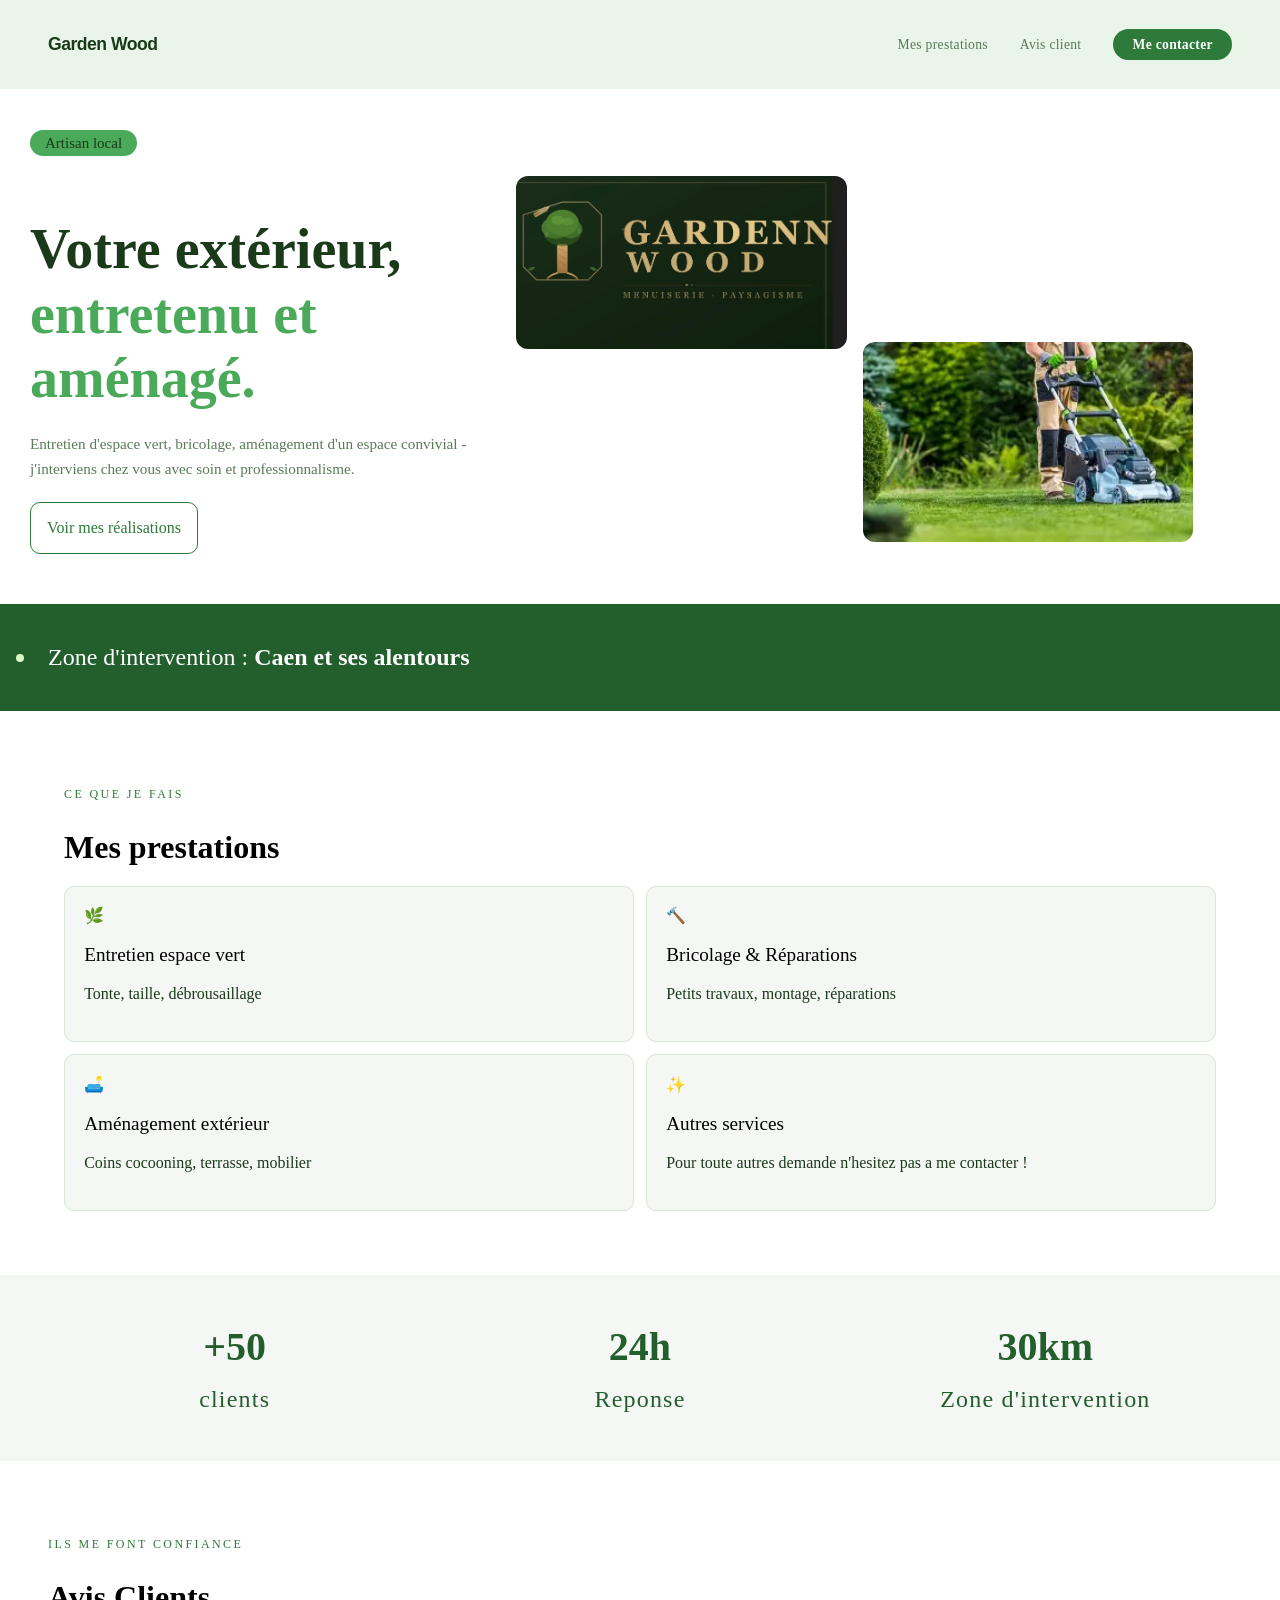
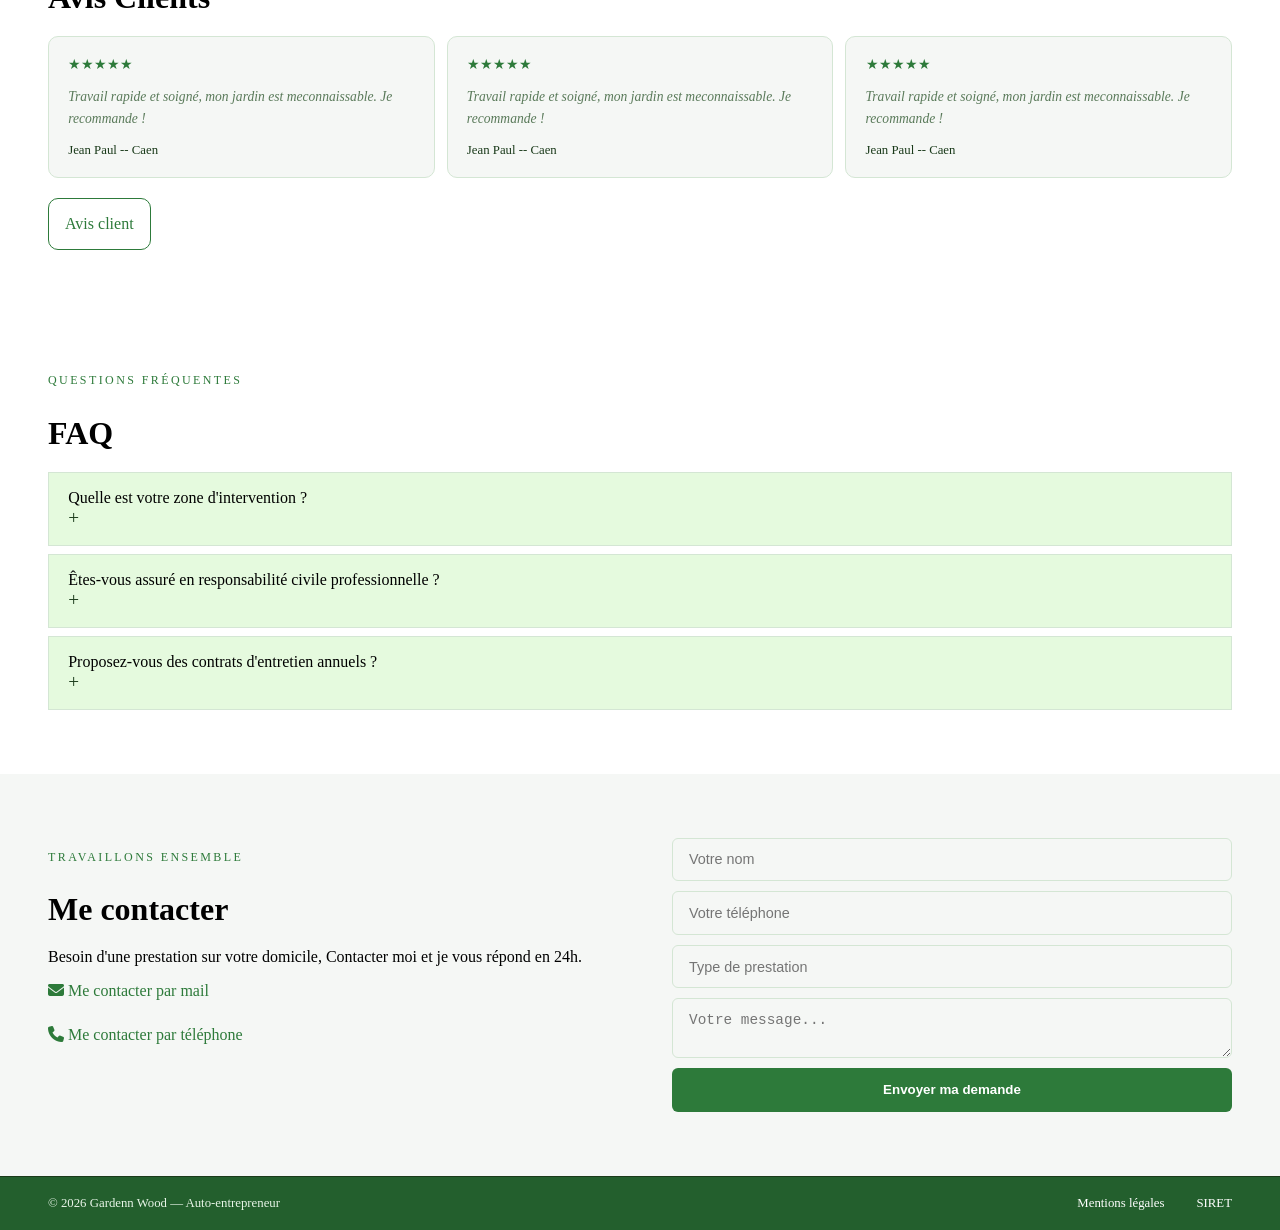
==== index.html @ 3278b168 "premier commit" ====
<!DOCTYPE html>
<html lang="fr">
<head>
<meta charset="UTF-8">
<meta name="viewport" content="width=device-width, initial-scale=1.0">
<title>Site Pierre</title>
<link href="ressource/style.css" rel="stylesheet">
<script src="ressource/script.js"></script>
<link rel="stylesheet" href="https://cdnjs.cloudflare.com/ajax/libs/font-awesome/6.5.0/css/all.min.css">
</head>
<body>
    <nav>
        <a href="#" class="nav-logo">Garden Wood</a>
        <button class="burger" id="burger">
            <span></span>
            <span></span>
            <span></span>
        </button>
        <ul class="nav-links">
            <li><a href="#services">Mes prestations</a></li>
            <li><a href="#temoignages">Avis client</a></li>
            <li><a href="#contact" class="nav-cta">Me contacter</a></li>
        </ul>
    </nav>

    <section class="hero">
        <div class="hero-inner">
            <div class="hero-content">
                <div class="hero-tag">
                    Artisan local
                </div>
                <h1>Votre extérieur,<br>
                    <span class="hero-accent">entretenu et aménagé.</span>
                </h1>
                <p>
                    Entretien d'espace vert, bricolage, aménagement d'un espace convivial - j'interviens chez vous avec soin et professionnalisme.
                </p>
                <div class="hero-btns">
                    <a class="btn-ghost">Voir mes réalisations</a>
                </div>
            </div>
            <div class="hero-image">
                <img src="ressource/image/logo_gardenwood.JPEG" class="hero-img-1" alt="logo">
                <img src="ressource/image/image_zone_hero.webp" class="hero-img-2" alt="imagezonehero">
            </div>
        </div>
    </section>

    <div class="zone-bar">
        <span class="zone-dot"></span>
        <p> Zone d'intervention : <strong>Caen et ses alentours</strong></p>
    </div>

    <section class="services" id="services">
        <p class="section-label">CE QUE JE FAIS</p>
        <h2>Mes prestations</h2>
        <div class="services-grid">

            <div class="scard">
                <div class="scard-icon">🌿</div>
                <h3>Entretien espace vert</h3>
                <p>Tonte, taille, débrousaillage</p>
            </div>

            <div class="scard">
                <div class="scard-icon">🔨</div>
                <h3>Bricolage & Réparations</h3>
                <p>Petits travaux, montage, réparations</p>
            </div>

            <div class="scard">
                <div class="scard-icon">🛋️</div>
                <h3>Aménagement extérieur</h3>
                <p>Coins cocooning, terrasse, mobilier</p>
            </div>
            <div class="scard">
                <div class="scard-icon">✨</div>
                <h3>Autres services</h3>
                <p>Pour toute autres demande n'hesitez pas a me contacter !</p>
            </div>
        </div>
    </section>


    <div class="stats">
        <div class="stat">
            <span class="stat-num">+50</span>
            <span class="stat-lbl">clients</span>
        </div>
        <div class="stat">
            <span class="stat-num">24h</span>
            <span class="stat-lbl">Reponse</span>
        </div>
        <div class="stat">
            <span class="stat-num">30km</span>
            <span class="stat-lbl">Zone d'intervention</span>
        </div>
    </div>

    <section class="temoignages" id="temoignages">
        <p class="section-label">Ils me font confiance</p>
        <h2>Avis Clients</h2>
        <div class="temo-grid">
            <div class="temo">
                <div class="stars">★★★★★</div>
                <p>Travail rapide et soigné, mon jardin est meconnaissable. Je recommande !</p>
                <span class="temo-author">Jean Paul -- Caen</span>
            </div>
            <div class="temo">
                <div class="stars">★★★★★</div>
                <p>Travail rapide et soigné, mon jardin est meconnaissable. Je recommande !</p>
                <span class="temo-author">Jean Paul -- Caen</span>
            </div>
            <div class="temo">
                <div class="stars">★★★★★</div>
                <p>Travail rapide et soigné, mon jardin est meconnaissable. Je recommande !</p>
                <span class="temo-author">Jean Paul -- Caen</span>
            </div>
        </div>
        <a href="page-avis.html" class="btn-ghost">Avis client</a>
    </section>

    <section class="faq">
        <p class="section-label">Questions fréquentes</p>
        <h2>FAQ</h2>
        <div class="faq-list">
            <div class="faq-item">
                <span>Quelle est votre zone d'intervention ?</span>
                <span class="faq-answer">J'interviens sur plusieurs zone, notamment Caen et ses alentours</span>
                <span class="faq-arrow">+</span>
            </div>
            <div class="faq-item">
                <span>Êtes-vous assuré en responsabilité civile professionnelle ?</span>
                <span class="faq-answer">Oui totalement, je suis assuré pour toute les situations</span>
                <span class="faq-arrow">+</span>
            </div>
            <div class="faq-item">
                <span>Proposez-vous des contrats d'entretien annuels ?</span>
                <span class="faq-answer">Evidemment, et les formules peuvent être adapté en fonction des périodes de l'année</span>
                <span class="faq-arrow">+</span>
            </div>
        </div>
    </section>


    <section class="contact" id="contact">
        <div class="inner-contact">
            <div class="contact-info">
                <p class="section-label">Travaillons ensemble</p>
                <h2>Me contacter</h2>
                <p>Besoin d'une prestation sur votre domicile, Contacter moi et je vous répond en 24h.</p>
                <a href="mailto:lamiraultc@email.com" class="contact-link">
                    <i class="fa-solid fa-envelope"></i> Me contacter par mail
                </a><br>
                <a href="tel:+33762190518" class="contact-link">
                    <i class="fa-solid fa-phone"></i> Me contacter par téléphone
                </a>
            </div>
            <div class="contact-form">
                <input type="text" placeholder="Votre nom">
                <input type="tel" placeholder="Votre téléphone">
                <input type="text" placeholder="Type de prestation">
                <textarea placeholder="Votre message..."></textarea>
                <button>Envoyer ma demande</button>
            </div>
        </div>
    </section>

</body>
<footer class="footer">
    <span>© 2026 Gardenn Wood — Auto-entrepreneur</span>
    <div class="footer-links">
        <a href="#">Mentions légales</a>
        <a href="#">SIRET</a>
    </div>
</footer>
---- ressource/style.css ----
:root {
    --bg:           #ffffff;
    --bg2:          #f5f7f5;
    --card:         #ffffff;
    --border:       #d4e6d4;
    --accent:       #2d7a3a;
    --accent2:      #235f2d;
    --accent3:      #e8f5e8;
    --text:         #1a2e1a;
    --muted:        #5a7a5a;
    --muted2:       #8aaa8a;
    --green-forest: #1a3a1a;
    --green-mid:    #3a8a4a;
    --green-neon:   #4aaa5a;
}



body {
    background-color: white;
    margin: 0;
    padding: 0;
}

h2 {
    font-size: 2rem;
    margin-bottom: 20px;
    color: black;
}

/* NAV */
nav {
    position: fixed;
    top: 0; left: 0; right: 0;
    z-index: 50;
    display: flex;
    align-items: center;
    justify-content: space-between;
    padding: 1.2rem 3rem;
    background:var(--accent3);
    backdrop-filter: blur(20px);
    border-bottom: 1px solid var(--accent3);
}

.nav-logo {
    font-family: 'Syne', sans-serif;
    font-weight: 800;
    font-size: 1.1rem;
    color: var(--green-forest);
    letter-spacing: -0.5px;
    text-decoration: none;
}

.burger {display: none;}

.nav-links { display: flex; gap: 2rem; list-style: none; }
.nav-links a {
    color: var(--muted);
    text-decoration: none;
    font-size: 0.85rem;
    font-weight: 500;
    transition: color 0.2s;
    letter-spacing: 0.3px;
}
.nav-links a:hover { color: var(--accent); }

.nav-cta {
    background: var(--accent);
    color: var(--bg) !important;
    padding: 0.5rem 1.2rem;
    border-radius: 100px;
    font-weight: 600 !important;
    font-size: 0.85rem;
    transition: all 0.2s !important;
}
.nav-cta:hover { background: var(--accent2) !important; transform: translateY(-1px); }


/* Zone hero */

.hero {
    background-color: var(--bg);
    padding : 50px 30px;
    padding-top: 130px;
    position: relative;
    overflow: hidden;
}

.hero-inner {
    display: flex;
    align-items: center;
    justify-content: space-between;
    gap: 2rem;
}

.hero-content {flex: 1;}

.hero-image {
    display: flex;
    gap: 1rem;
    align-items: center;
}

.hero-img-1 {
    width: 45%;
    border-radius: 12px;
    max-height: 200px;
    object-fit: contain;
    margin-top: -160px;
}


.hero-img-2 {
    width: 45%;
    border-radius: 12px;
    height: 200px;
    object-fit: cover;
    margin-top: 200px;
}


.hero-tag {
    background-color: var(--green-neon);
    color: var(--green-forest);
    padding: 0.3em 1em;
    border-radius: 100px;
    font-size: 15px;
    display: inline-flex;
    margin-bottom: 1em;
}

.hero h1 {
    font-size: 3.5rem;
    color: var(--green-forest);
    margin-bottom: 20px;
    line-height: 1.15;
}

.hero-accent {
    color: var(--green-neon);
}

.hero p {
    color: var(--muted);
    font-size: 0.95rem;
    line-height: 1.7;
    max-width: 480px;
    margin-bottom: 20px;
}

.hero-btns {
    display: flex;
    gap: 12px;
}

.btn-main {
    background-color: var(--accent);
    color: var(--bg);
    padding: 1rem;
    border-radius: 10px;
    font-weight: 600;;
    text-decoration: none;
}

.btn-ghost {
    color: var(--accent);
    border:1px solid var(--accent);
    padding: 1rem;
    border-radius: 10px;
}

/* Zone intervention */

.zone-bar {
    background-color: var(--accent2);
    padding: 1rem;
    display: flex;
    align-items: center;
    gap: 1;
    font-size: 0.85rem;
}

.zone-bar p {
    color: white;
    font-size: 1.5rem;
    padding-left: 1em;
}

.zone-dot {
    width: 8px;
    height: 8px;
    border-radius: 50%;
    background-color: rgb(218, 248, 194);
}


/* Mes prestations */

.services {
    padding: 4rem;
}

.section-label {
    font-size: 0.75rem;
    letter-spacing: 0.2em;
    text-transform: uppercase;
    color: var(--accent);
    margin-bottom: 10px;
}

.services h2 {
    font-size: 2rem;
    margin-bottom: 20px;
}

.services-grid {
    display: grid;
    grid-template-columns: repeat(2,1fr);
    gap: 12px;
    margin-top: 10px;
}

.scard {
    background-color: var(--bg2);
    border: 1px solid var(--border);
    border-radius: 10px;
    padding: 1.2rem;
}



.scard h3 {
    font-size: 1.2rem;
    font-weight: 500;
    margin-bottom: 10px;
}

.scard p {
    font-size: 1rem;
    color: var(--green-forest);
    line-height: 1.5;
}

/* STATS */

.stats {
    display: grid;
    grid-template-columns: repeat(3 , 1fr);
    background-color: var(--bg2);
    padding: 2rem;
}

.stat {
    text-align: center;
    padding: 1rem;
}

.stat-num {
    display: block;
    font-size: 2.5rem;
    font-weight: 700;
    color: var(--accent2);
}

.stat-lbl {
    display: block;
    font-size: 1.5rem;
    color: var(--accent2);
    letter-spacing: 0.05em;
    margin-top: 1rem;
}

/* Avis client */

.temoignages {
    padding: 4rem 3rem;
    color: var(--green-forest);
}

.temo-grid {
    display: grid;
    grid-template-columns: repeat(3, 1fr);
    gap: 12px;
    margin-top: 10px;
}

.temo {
    background-color:var(--bg2);
    border: 1px solid var(--border);
    border-radius: 10px;
    padding: 1.2rem;
}

.stars {
    color: var(--accent);
    font-size: 0.9rem;
    margin-bottom: 10px;
}

.temo p {
    font-size: 0.85rem;
    color: var(--muted);
    line-height: 1.6;
    font-style: italic;
    margin-bottom: 10px;
}

.temo-author {
    font-size: 0.8rem;
    font-weight: 500;
}

.temoignages a {
    display: inline-block;
    margin-top: 20px;
    margin-bottom: -50px;
    text-decoration: none;
}


/* FAQ */

.faq {
    padding: 4rem 3rem;
}

.faq-list {
    display: flex;
    flex-direction: column;
    gap: 8px;
    margin-top: 10px;
}

.faq-item {
    background-color: rgb(229, 250, 222);
    border: 1px solid var(--border);
    padding: 1rem 1.2rem;
    display: flex;
    justify-content: space-between;
    align-items: flex-start;
    flex-direction: column;
}

.faq-arrow {
    color: var(--green-forest);
    font-size: 1.2rem;
    font-weight: 300;
}

.faq-answer {display: none;}

/* CONTACT */

.contact {
    background-color: var(--bg2);
    padding: 4rem 3rem;
}

.inner-contact {
    display: flex;
    gap: 4rem;
    align-items: flex-start;
}

.contact-form {
    display: flex;
    flex-direction: column;
    gap: 10px;
    flex: 1;
}

.contact-form input, .contact-form textarea {
    background-color: transparent;
    border: 1px solid var(--border);
    border-radius: 6px;
    padding: 0.8rem 1rem;
    color: var(--text);
    font-size: 0.9rem;
}

.contact-form button {
    background-color: var(--accent);
    color: var(--bg);
    padding: 0.9rem;
    border-radius: 6px;
    font-weight: 600;
    border: none;
    cursor: pointer;
}

.contact-info {
    flex: 1;
}

.contact-link {
    color: var(--accent);
    text-decoration: none;
    display: block;
    margin-bottom: 8px;
}


/* FOOTER */

.footer {
    background-color: var(--accent2);
    border-top: 1px solid var(--green-forest);
    padding: 1.2rem 3rem;
    display: flex;
    justify-content: space-between;
    align-items: center;
}

.footer span {
    font-size: 0.8rem;
    color: var(--accent3);
}

.footer-links {
    display: flex;
    gap: 2rem;
}

.footer-links a {
    font-size: 0.8rem;
    color: var(--bg);
    text-decoration: none;
}









/* Page Avis */

.avis-header {
    background-color: var(--bg2);
    padding: 4rem 3rem;
    border-bottom: 0.5px solid var(--accent2);
    padding-top: 130px;
}

.avis-section {
    padding: 3rem 3rem;
    background-color: var(--bg);
}

.avis-grid {
    display: grid;
    grid-template-columns: repeat(4,1fr);
    gap: 16px;
    margin-top: 2rem;
}

.avis-form-section {
    background-color: var(--bg2);
    padding: 4rem 3rem;
    border-top: 1px solid var(--border);
}

.avis-form {
    display: flex;
    flex-direction: column;
    gap: 10px;
    max-width: 600px;
    margin-top: 2rem;
}

.avis-form input, .avis-form textarea, .avis-form select {
    background-color: transparent;
    border: 1px solid var(--border);
    border-radius: 6px;
    padding: 0.8rem 1rem;
    color: var(--text);
    font-size: 0.9rem;
}

.avis-form textarea {
    min-height: 150px;
    resize: vertical;
}

.avis-form button {
    background-color: var(--accent);
    color: var(--bg);
    padding: 0.9rem;
    border-radius: 6px;
    font-weight: 600;
    border: none;
    cursor: pointer;
}






/* RESPONSIVE */


@media (max-width: 768px) {

    /* NAV */
    .nav-links {
        display: none;
    }

    /* HERO */
    .hero-inner {
        flex-direction: column;
    }

    .hero-images {
        width: 100%;
    }

    .hero-img-1, .hero-img-2 {
        width: 48%;
    }

    /* SERVICES */
    .services-grid {
        grid-template-columns: 1fr;
    }

    /* STATS */
    .stats {
        grid-template-columns: repeat(2, 1fr);
    }

    /* TEMOIGNAGES */
    .temo-grid {
        grid-template-columns: 1fr;
    }

    /* CONTACT */
    .inner-contact {
        flex-direction: column;
    }

    /* FOOTER */
    .footer {
        flex-direction: column;
        gap: 1rem;
        text-align: center;
    }

    .footer-links {
        flex-direction: column;
        gap: 0.5rem;
        align-items: center;
    }

    .burger {
    display: flex;
    flex-direction: column;
    gap: 5px;
    background: none;
    border: none;
    cursor: pointer;
    padding: 4px;
    }

    .burger span {
        display: block;
        width: 25px;
        height: 2px;
        background-color: var(--accent);
        border-radius: 2px;
    }

    .nav-links.open {
        display: flex;
        flex-direction: column;
        position: absolute;
        top: 60px;
        left: 0;
        right: 0;
        background: var(--bg);
        padding: 1.5rem;
        gap: 1rem;
        border-bottom: 1px solid var(--border);
        z-index: 100;
    }

}
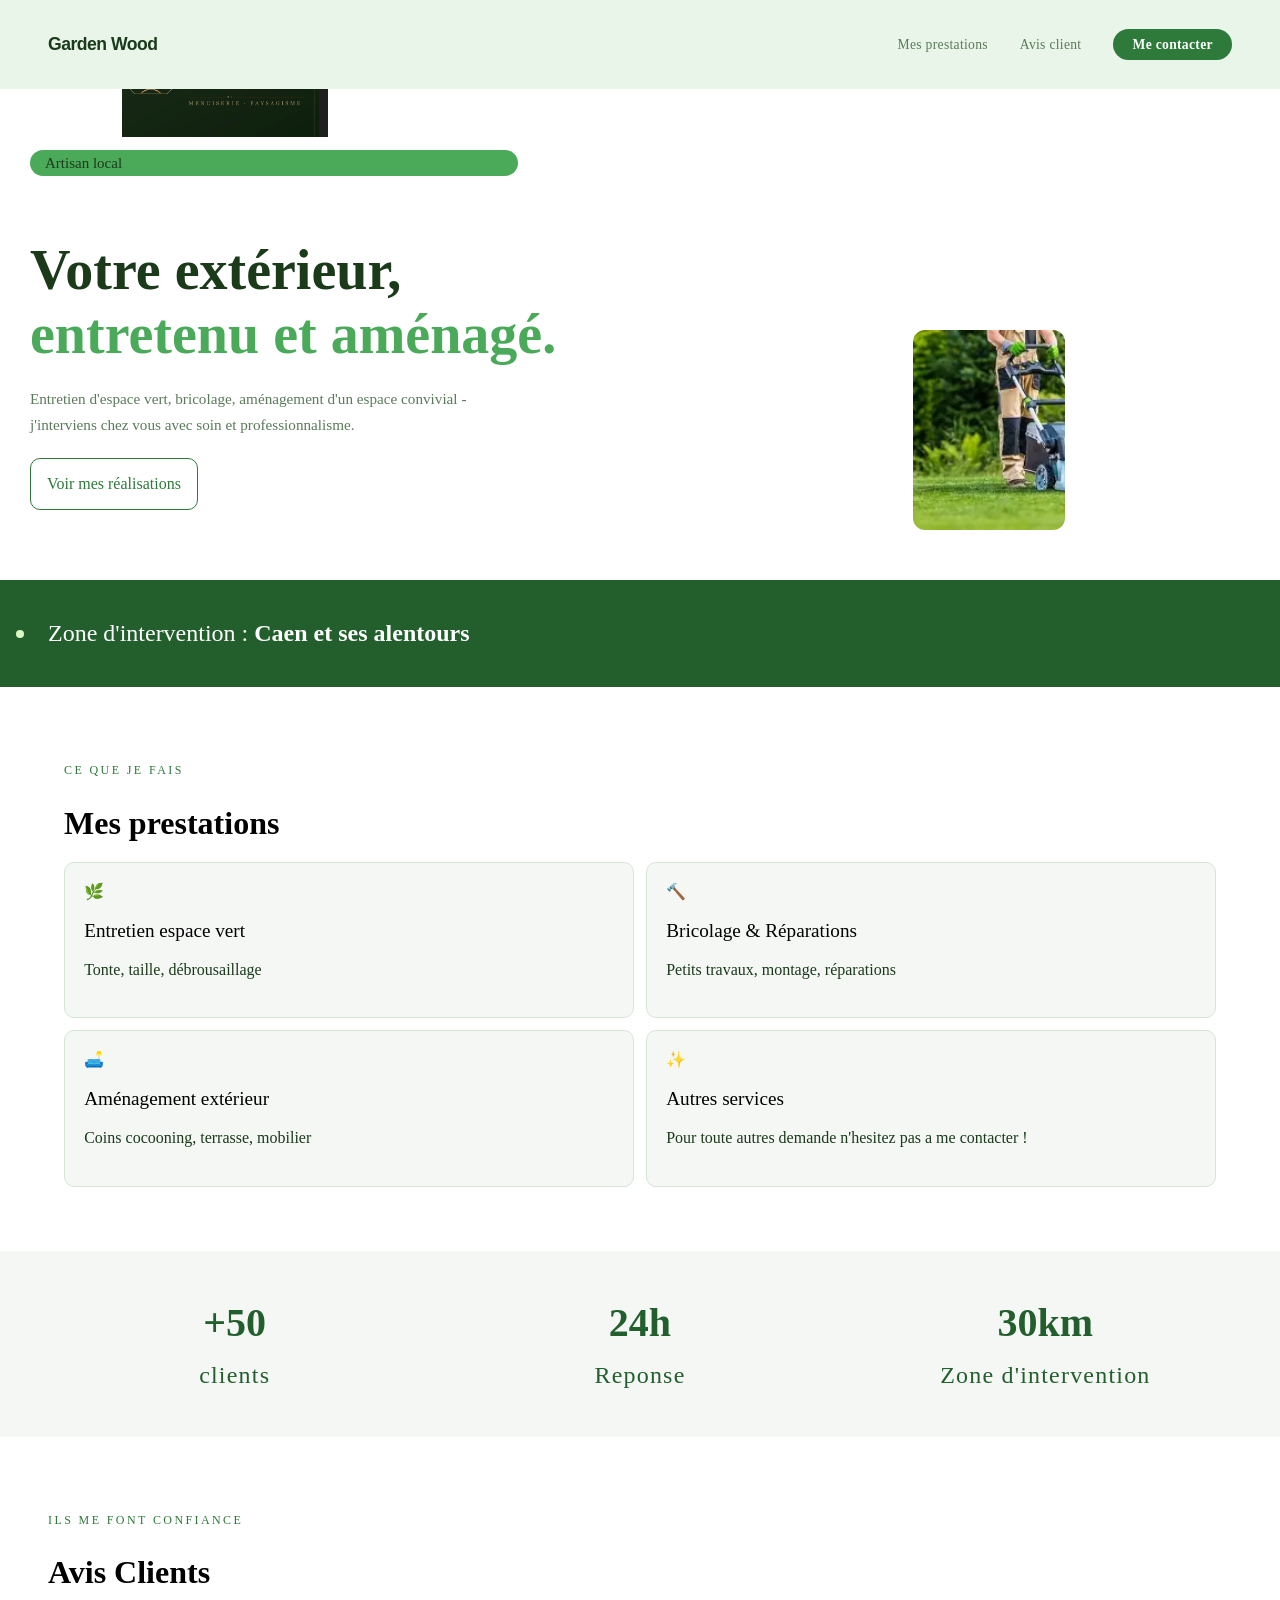
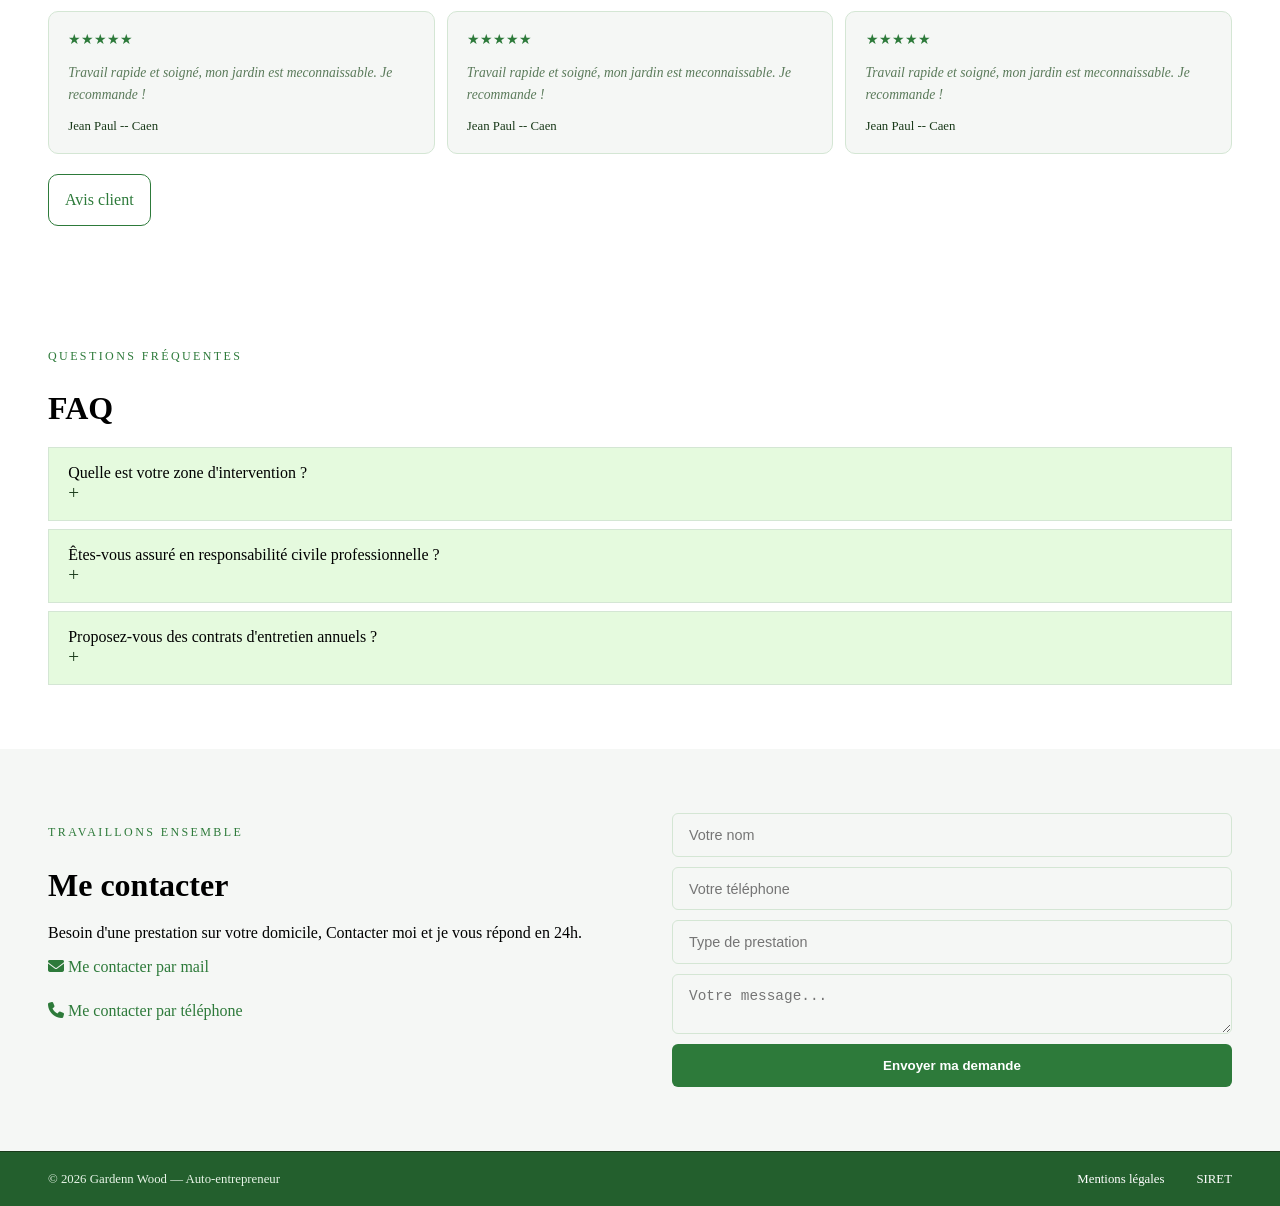
==== commit 2a22063c: "responsive image 5" ====
--- a/index.html
+++ b/index.html
@@ -3,7 +3,7 @@
 <head>
 <meta charset="UTF-8">
 <meta name="viewport" content="width=device-width, initial-scale=1.0">
-<title>Site Pierre</title>
+<title>Garden Wood</title>
 <link href="ressource/style.css" rel="stylesheet">
 <script src="ressource/script.js"></script>
 <link rel="stylesheet" href="https://cdnjs.cloudflare.com/ajax/libs/font-awesome/6.5.0/css/all.min.css">
@@ -28,6 +28,8 @@
             <div class="hero-content">
                 <div class="hero-tag">
                     Artisan local
+                    <img src="ressource/image/logo_gardenwood.JPEG" class="hero-img-1" alt="logo">
+
                 </div>
                 <h1>Votre extérieur,<br>
                     <span class="hero-accent">entretenu et aménagé.</span>
@@ -40,7 +42,6 @@
                 </div>
             </div>
             <div class="hero-image">
-                <img src="ressource/image/logo_gardenwood.JPEG" class="hero-img-1" alt="logo">
                 <img src="ressource/image/image_zone_hero.webp" class="hero-img-2" alt="imagezonehero">
             </div>
         </div>
--- a/ressource/style.css
+++ b/ressource/style.css
@@ -587,4 +587,65 @@
         z-index: 100;
     }
 
+        /* AVIS */
+    .avis-grid {
+        grid-template-columns: repeat(2, 1fr);
+    }
+
+    .avis-form {
+        max-width: 100%;
+    }
+
+        /* CONTACT */
+    .inner-contact {
+        flex-direction: column;
+    }
+
+    .contact-info {
+        text-align: center;
+        width: 100%;
+    }
+
+    .contact-form {
+        width: 100%;
+    }
+
+    .contact-link {
+        justify-content: center;
+        display: flex;
+        align-items: center;
+        gap: 8px;
+    }
+
+        /* HERO MOBILE */
+    .hero-inner {
+    flex-direction: column;
+    }
+
+    .hero-image {
+        flex-direction: column;
+        width: 100%;
+    }
+
+    .hero-img-1 {
+    width: 40px;
+    height: 40px;
+    object-fit: contain;
+    margin-top: 0;
+}
+
+    .hero-img-2 {
+        width: 100%;
+        height: 220px;
+        margin-top: 1rem;
+        object-fit: cover;
+        transform: none;
+    }
+
+    .hero-tag {
+        display: flex;
+        align-items: center;
+        gap: 10px;
+    }
+        
 }
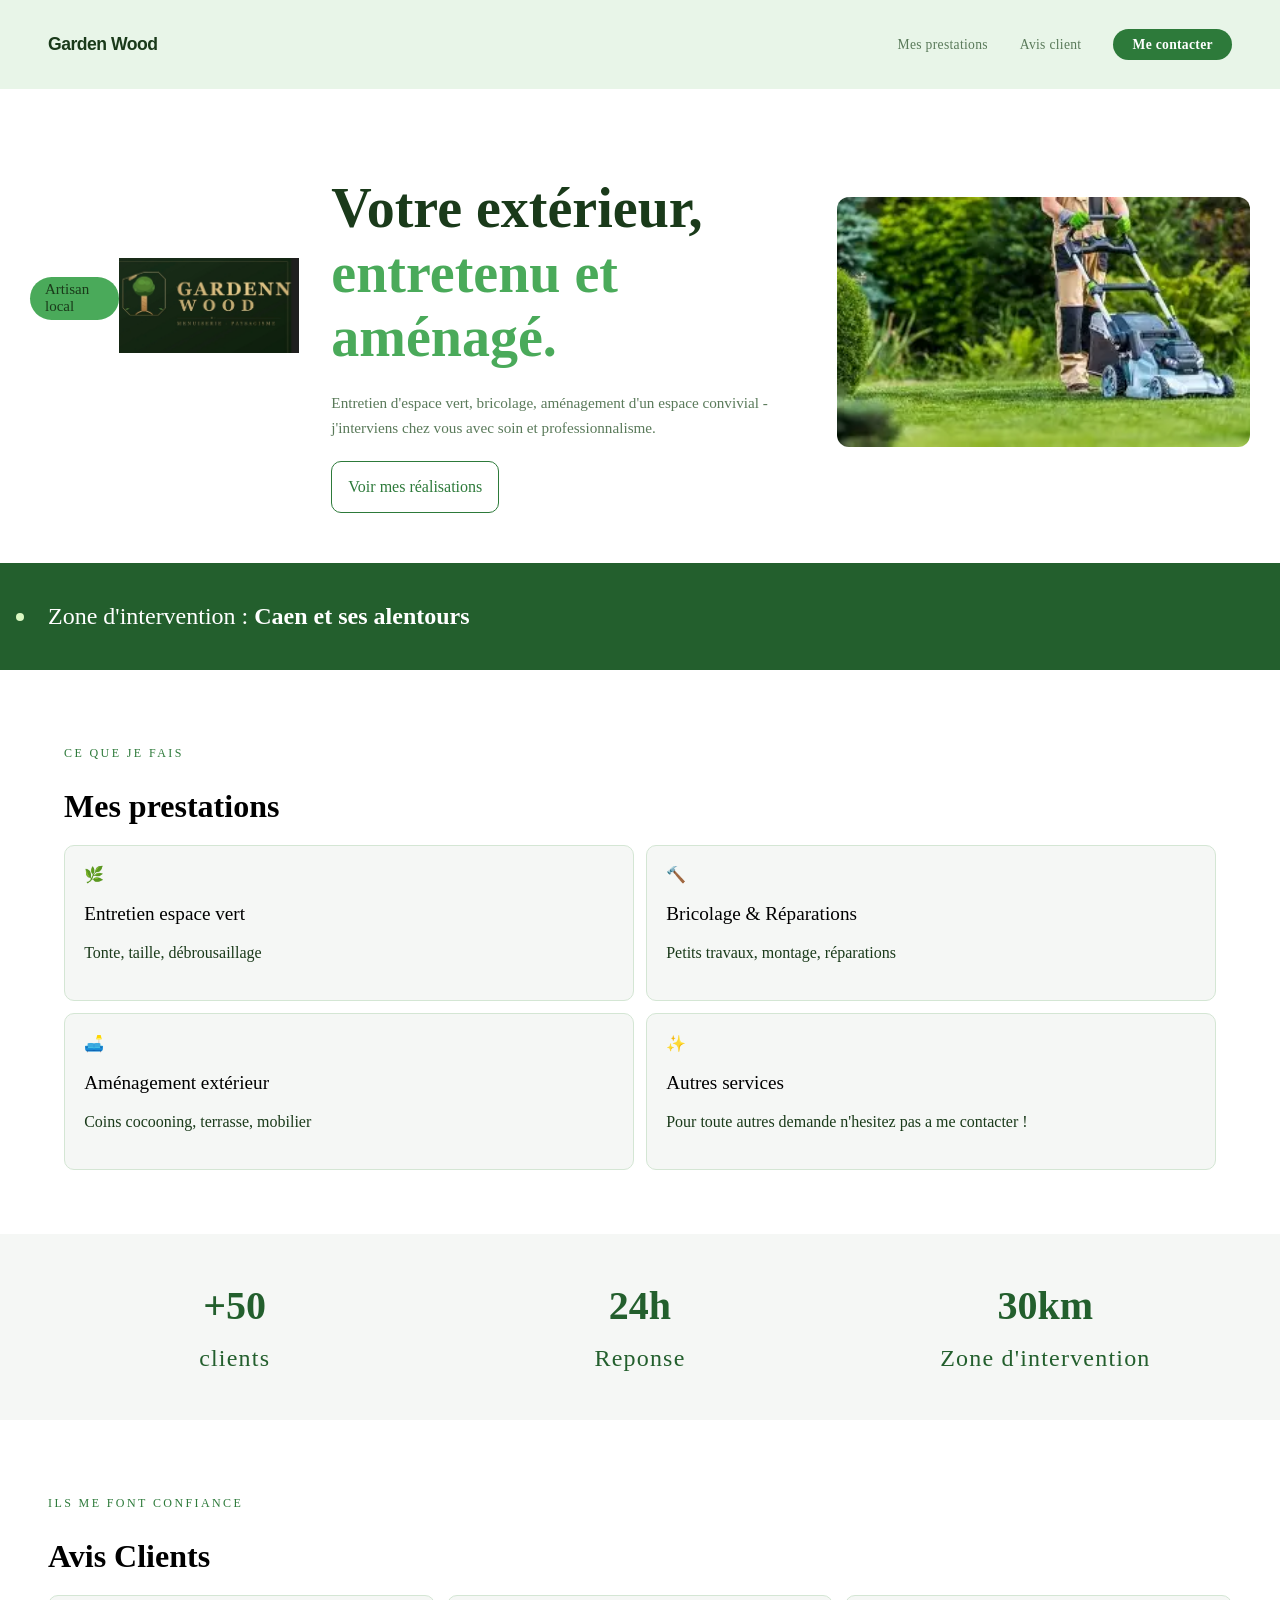
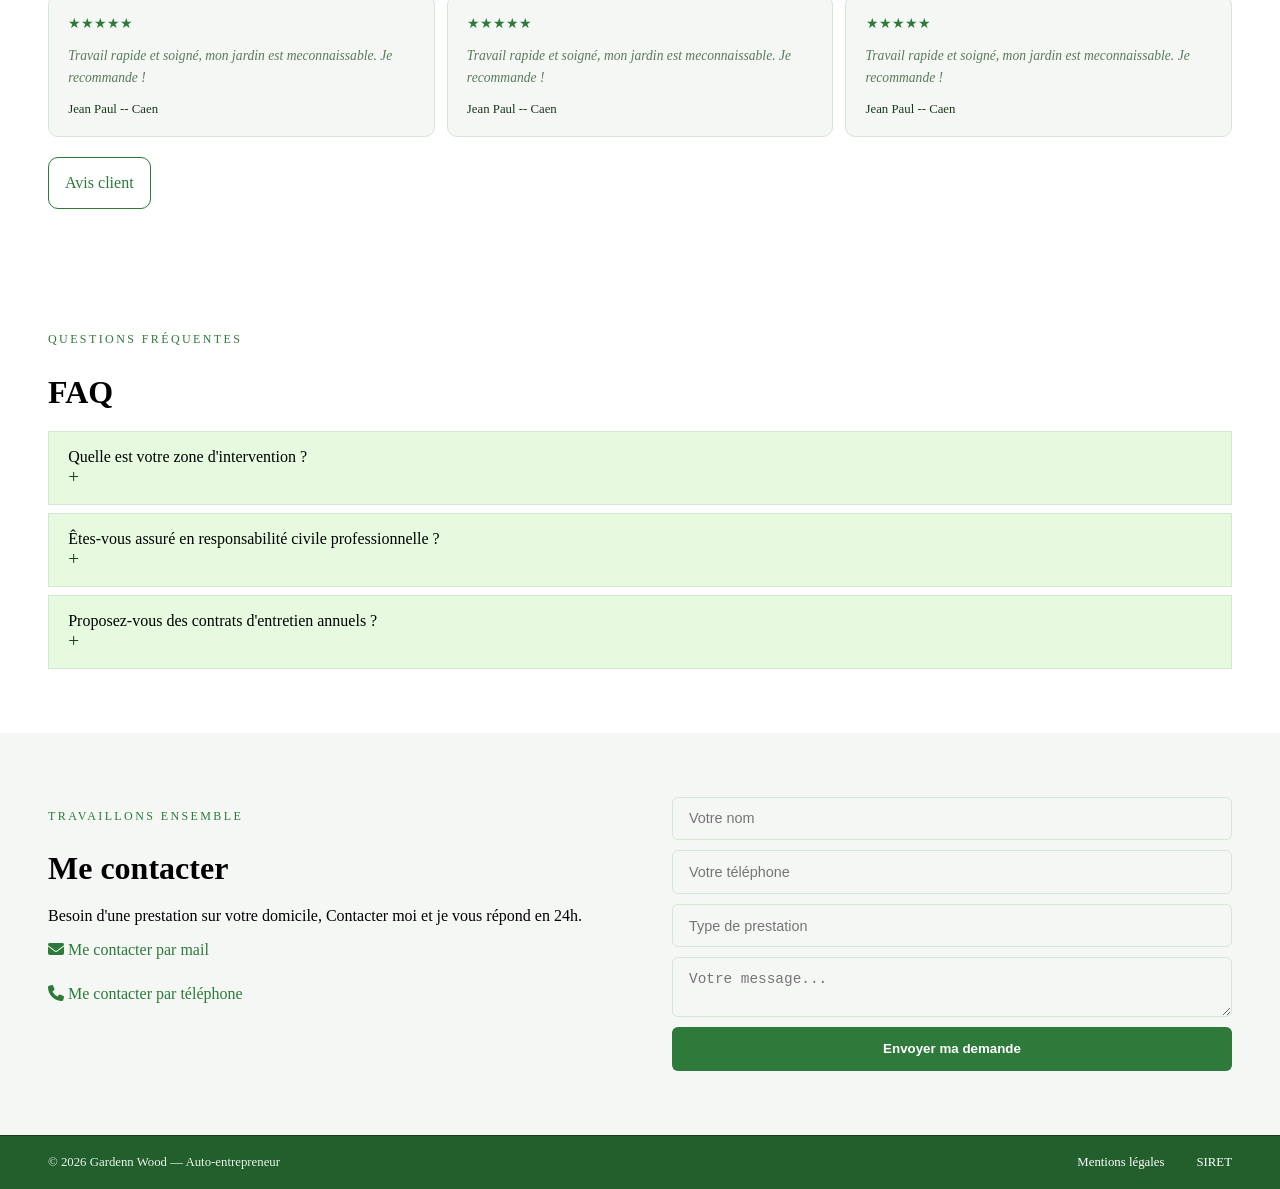
==== commit 680958c5: "responsive image 6" ====
--- a/index.html
+++ b/index.html
@@ -25,23 +25,20 @@
 
     <section class="hero">
         <div class="hero-inner">
-            <div class="hero-content">
-                <div class="hero-tag">
-                    Artisan local
-                    <img src="ressource/image/logo_gardenwood.JPEG" class="hero-img-1" alt="logo">
-
+            <div class="hero-top">
+                <div class="hero-tag">Artisan local</div>
+                <img src="ressource/image/logo_gardenwood.JPEG" class="hero-img-1" alt="logo">
+            </div>
+            <div class="hero-bottom">
+                <div class="hero-content">
+                    <h1>Votre extérieur,<br>
+                        <span class="hero-accent">entretenu et aménagé.</span>
+                    </h1>
+                    <p>Entretien d'espace vert, bricolage, aménagement d'un espace convivial - j'interviens chez vous avec soin et professionnalisme.</p>
+                    <div class="hero-btns">
+                        <a class="btn-ghost">Voir mes réalisations</a>
+                    </div>
                 </div>
-                <h1>Votre extérieur,<br>
-                    <span class="hero-accent">entretenu et aménagé.</span>
-                </h1>
-                <p>
-                    Entretien d'espace vert, bricolage, aménagement d'un espace convivial - j'interviens chez vous avec soin et professionnalisme.
-                </p>
-                <div class="hero-btns">
-                    <a class="btn-ghost">Voir mes réalisations</a>
-                </div>
-            </div>
-            <div class="hero-image">
                 <img src="ressource/image/image_zone_hero.webp" class="hero-img-2" alt="imagezonehero">
             </div>
         </div>
--- a/ressource/style.css
+++ b/ressource/style.css
@@ -101,21 +101,30 @@
     align-items: center;
 }
 
+.hero-top {
+    display: flex;
+    align-items: center;
+    justify-content: space-between;
+    margin-bottom: 2rem;
+}
+
+.hero-bottom {
+    display: flex;
+    align-items: center;
+    gap: 2rem;
+}
+
 .hero-img-1 {
-    width: 45%;
-    border-radius: 12px;
-    max-height: 200px;
+    width: 180px;
+    height: auto;
     object-fit: contain;
-    margin-top: -160px;
-}
-
+}
 
 .hero-img-2 {
     width: 45%;
+    height: 250px;
+    object-fit: cover;
     border-radius: 12px;
-    height: 200px;
-    object-fit: cover;
-    margin-top: 200px;
 }
 
 
@@ -627,19 +636,21 @@
         width: 100%;
     }
 
+    .hero-top {
+    flex-direction: row;
+    }
+
+    .hero-bottom {
+        flex-direction: column;
+    }
+
     .hero-img-1 {
-    width: 40px;
-    height: 40px;
-    object-fit: contain;
-    margin-top: 0;
-}
+        width: 100px;
+    }
 
     .hero-img-2 {
         width: 100%;
-        height: 220px;
         margin-top: 1rem;
-        object-fit: cover;
-        transform: none;
     }
 
     .hero-tag {
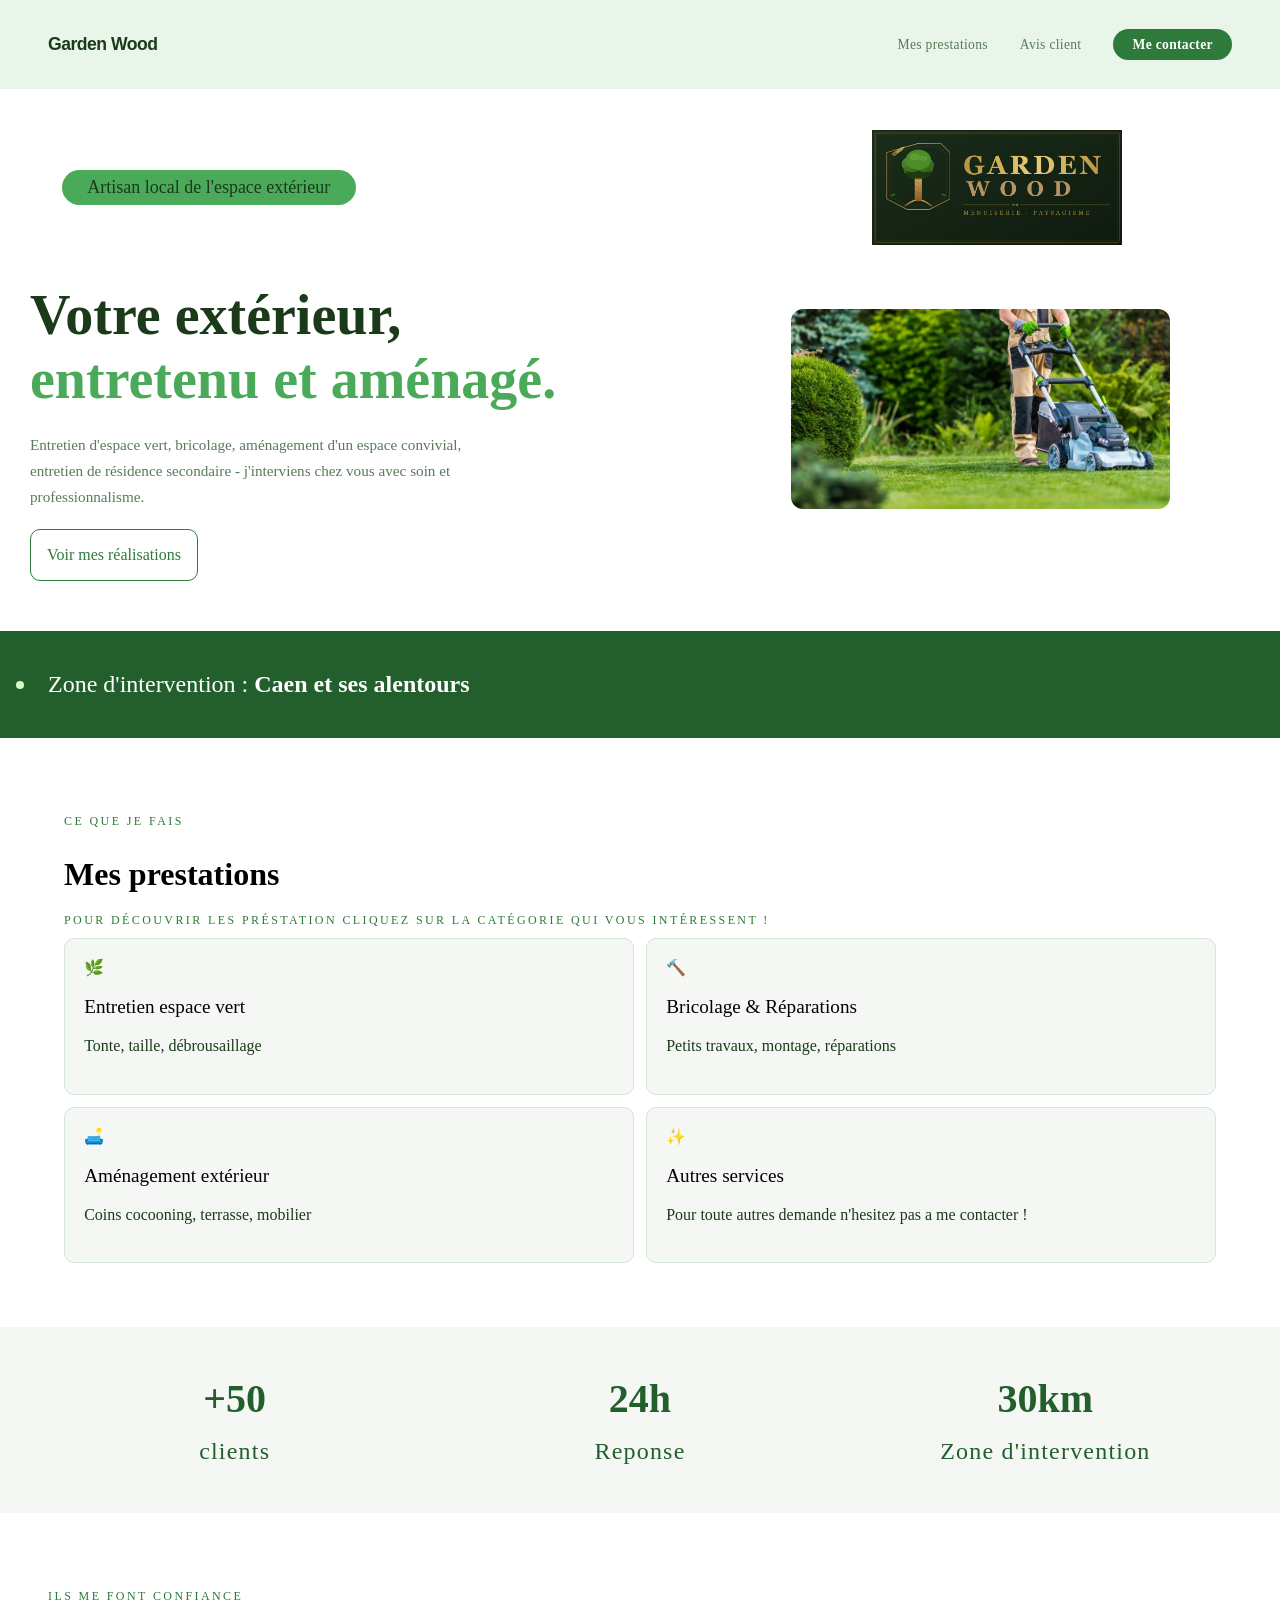
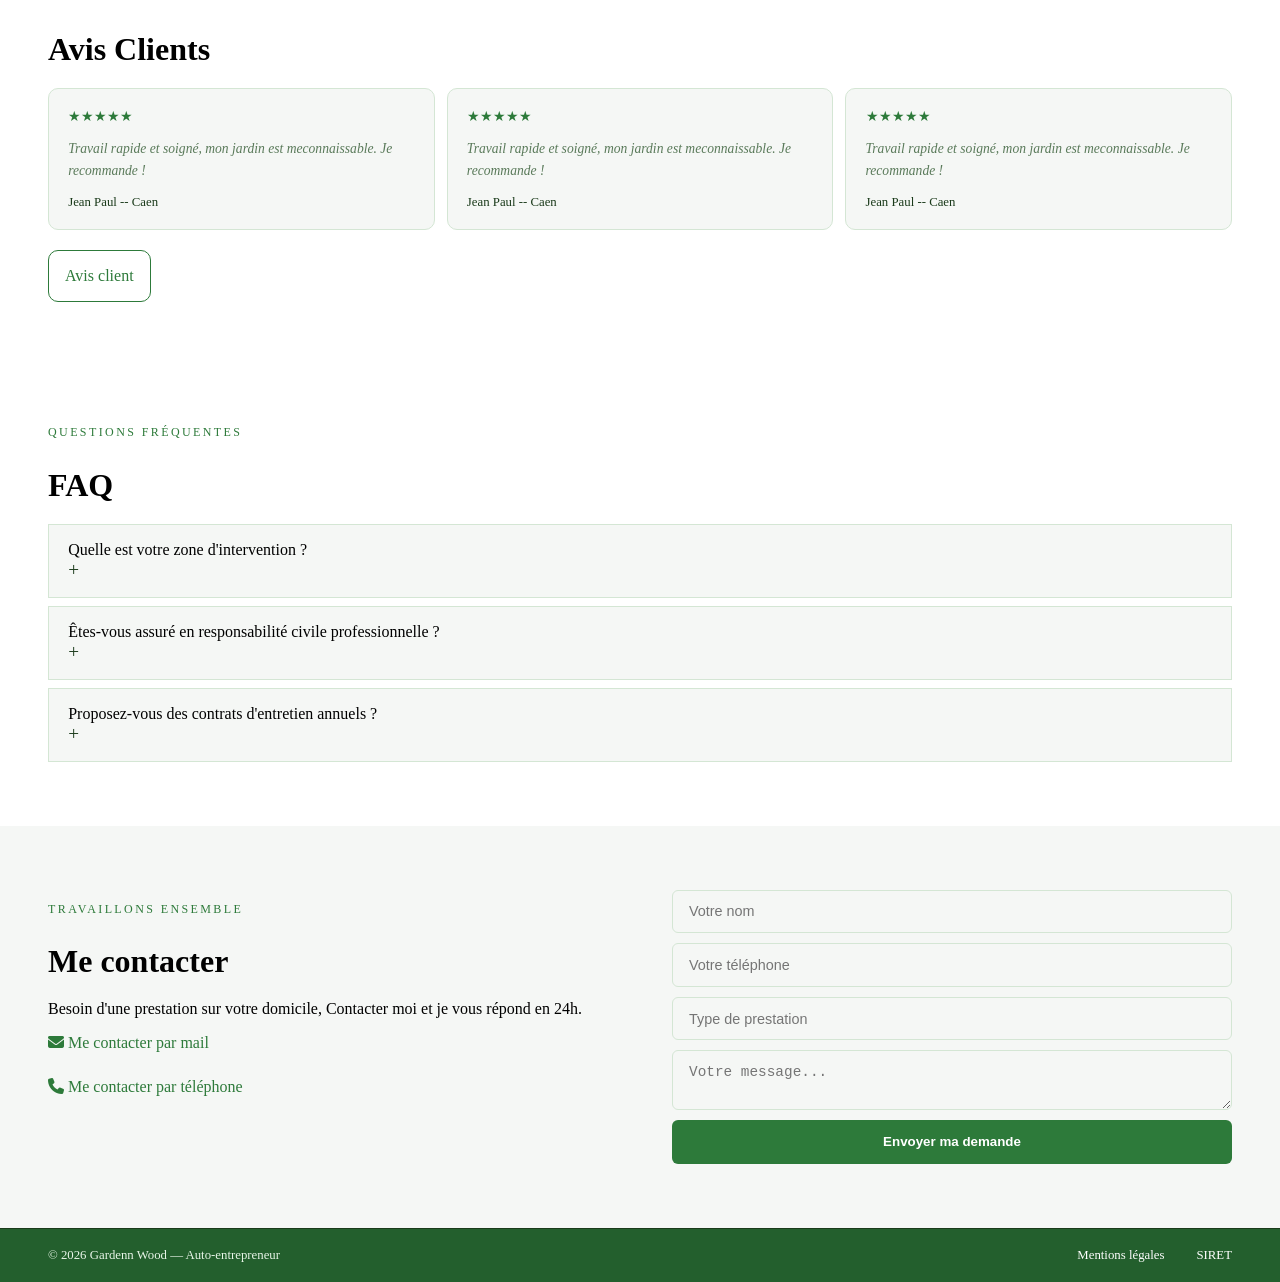
==== commit 2612cb82: "pages espaces verts" ====
--- a/index.html
+++ b/index.html
@@ -26,15 +26,15 @@
     <section class="hero">
         <div class="hero-inner">
             <div class="hero-top">
-                <div class="hero-tag">Artisan local</div>
-                <img src="ressource/image/logo_gardenwood.JPEG" class="hero-img-1" alt="logo">
+                <div class="hero-tag">Artisan local de l'espace extérieur</div>
+                <img src="ressource/image/logo_gardenwood.png" class="hero-img-1" alt="logo">
             </div>
             <div class="hero-bottom">
                 <div class="hero-content">
                     <h1>Votre extérieur,<br>
                         <span class="hero-accent">entretenu et aménagé.</span>
                     </h1>
-                    <p>Entretien d'espace vert, bricolage, aménagement d'un espace convivial - j'interviens chez vous avec soin et professionnalisme.</p>
+                    <p>Entretien d'espace vert, bricolage, aménagement d'un espace convivial, entretien de résidence secondaire - j'interviens chez vous avec soin et professionnalisme.</p>
                     <div class="hero-btns">
                         <a class="btn-ghost">Voir mes réalisations</a>
                     </div>
@@ -52,30 +52,33 @@
     <section class="services" id="services">
         <p class="section-label">CE QUE JE FAIS</p>
         <h2>Mes prestations</h2>
+        <p class="section-label">Pour découvrir les préstation cliquez sur la catégorie qui vous intéressent !</p>
+
         <div class="services-grid">
 
-            <div class="scard">
+            <a href="espaces-verts.html" class="scard">
                 <div class="scard-icon">🌿</div>
                 <h3>Entretien espace vert</h3>
                 <p>Tonte, taille, débrousaillage</p>
-            </div>
+            </a>
 
-            <div class="scard">
+            <a href="" class="scard">
                 <div class="scard-icon">🔨</div>
                 <h3>Bricolage & Réparations</h3>
                 <p>Petits travaux, montage, réparations</p>
-            </div>
+            </a>
 
-            <div class="scard">
+            <a href="" class="scard">
                 <div class="scard-icon">🛋️</div>
                 <h3>Aménagement extérieur</h3>
                 <p>Coins cocooning, terrasse, mobilier</p>
-            </div>
-            <div class="scard">
+            </a>
+
+            <a href="" class="scard">
                 <div class="scard-icon">✨</div>
                 <h3>Autres services</h3>
                 <p>Pour toute autres demande n'hesitez pas a me contacter !</p>
-            </div>
+            </a>
         </div>
     </section>
 
@@ -154,13 +157,14 @@
                     <i class="fa-solid fa-phone"></i> Me contacter par téléphone
                 </a>
             </div>
-            <div class="contact-form">
-                <input type="text" placeholder="Votre nom">
-                <input type="tel" placeholder="Votre téléphone">
-                <input type="text" placeholder="Type de prestation">
-                <textarea placeholder="Votre message..."></textarea>
-                <button>Envoyer ma demande</button>
-            </div>
+            <form class="contact-form" action="https://api.web3forms.com/submit" method="POST">
+                <input type="hidden" name="access_key" value="5e7f50ac-89d0-419e-948c-0b74bc093e46">
+                <input type="text" name="nom" placeholder="Votre nom" required>
+                <input type="tel" name="telephone" placeholder="Votre téléphone" required>
+                <input type="text" name="prestation" placeholder="Type de prestation">
+                <textarea name="message" placeholder="Votre message..."></textarea>
+                <button type="submit">Envoyer ma demande</button>
+            </form>
         </div>
     </section>
 
--- a/ressource/style.css
+++ b/ressource/style.css
@@ -77,10 +77,9 @@
 
 
 /* Zone hero */
-
 .hero {
     background-color: var(--bg);
-    padding : 50px 30px;
+    padding: 50px 30px;
     padding-top: 130px;
     position: relative;
     overflow: hidden;
@@ -88,54 +87,52 @@
 
 .hero-inner {
     display: flex;
+    flex-direction: column;
+    gap: 2rem;
+}
+
+.hero-top {
+    display: flex;
     align-items: center;
     justify-content: space-between;
-    gap: 2rem;
-}
-
-.hero-content {flex: 1;}
-
-.hero-image {
-    display: flex;
-    gap: 1rem;
-    align-items: center;
-}
-
-.hero-top {
-    display: flex;
-    align-items: center;
-    justify-content: space-between;
-    margin-bottom: 2rem;
-}
-
-.hero-bottom {
-    display: flex;
-    align-items: center;
-    gap: 2rem;
-}
-
-.hero-img-1 {
-    width: 180px;
-    height: auto;
-    object-fit: contain;
-}
-
-.hero-img-2 {
-    width: 45%;
-    height: 250px;
-    object-fit: cover;
-    border-radius: 12px;
-}
-
+    margin-bottom:-40px ;
+}
 
 .hero-tag {
     background-color: var(--green-neon);
     color: var(--green-forest);
-    padding: 0.3em 1em;
+    padding: 0.4em 1.4em;
     border-radius: 100px;
-    font-size: 15px;
+    font-size: 18px;
     display: inline-flex;
-    margin-bottom: 1em;
+    align-items: center;
+    margin-left: 2rem;
+}
+
+.hero-img-1 {
+    width: 250px;
+    height: auto;
+    object-fit: contain;
+    margin-right: 8rem;
+}
+
+.hero-bottom {
+    display: flex;
+    align-items: center;
+    gap: 2rem;
+}
+
+.hero-content {
+    flex: 1;
+}
+
+.hero-img-2 {
+    width: 45%;
+    height: 200px;
+    width: auto;
+    object-fit: cover;
+    border-radius: 12px;
+    margin-right: 5rem;
 }
 
 .hero h1 {
@@ -166,16 +163,14 @@
     background-color: var(--accent);
     color: var(--bg);
     padding: 1rem;
-    border-radius: 10px;
-    font-weight: 600;;
-    text-decoration: none;
 }
 
 .btn-ghost {
     color: var(--accent);
-    border:1px solid var(--accent);
+    border: 1px solid var(--accent);
     padding: 1rem;
     border-radius: 10px;
+    text-decoration: none;
 }
 
 /* Zone intervention */
@@ -236,8 +231,6 @@
     padding: 1.2rem;
 }
 
-
-
 .scard h3 {
     font-size: 1.2rem;
     font-weight: 500;
@@ -249,6 +242,13 @@
     color: var(--green-forest);
     line-height: 1.5;
 }
+
+a.scard {
+    text-decoration: none;
+    color: inherit;
+    display: block;
+}
+
 
 /* STATS */
 
@@ -341,7 +341,7 @@
 }
 
 .faq-item {
-    background-color: rgb(229, 250, 222);
+    background-color: var(--bg2);
     border: 1px solid var(--border);
     padding: 1rem 1.2rem;
     display: flex;
@@ -356,7 +356,9 @@
     font-weight: 300;
 }
 
-.faq-answer {display: none;}
+.faq-answer {display: none;
+    color: var(--green-forest);
+}
 
 /* CONTACT */
 
@@ -502,6 +504,236 @@
     border: none;
     cursor: pointer;
 }
+
+
+
+
+
+
+/*Page espace verts */
+
+.cover {
+    position: relative;
+    height: 380px;
+    background-size: cover;
+    background-position: center;
+    display: flex;
+    align-items: flex-end;
+}
+
+.cover-overlay {
+    padding: 28px;
+    width: 100%;
+    background: linear-gradient(transparent,rgba(0,0,0,0.7));
+}
+
+.cover-breadcrumb {
+    font-size: 0.75rem;
+    color: var(--accent3);
+    font-family: sans-serif;
+    margin-bottom: 20px;
+}
+
+.cover h1 {
+    font-size: 2.5rem;
+    color: white;
+    font-weight: 400;
+}
+
+.cover h1 em {
+    color: white;
+    font-style: normal;
+}
+
+.cover-tag {
+    padding: 3px 10px;
+    border-radius: 100px;
+    font-size: 0.75rem;
+    font-family: sans-serif;
+    border: 1px solid var(--accent3);
+    color: var(--accent3);
+}
+
+.prestation-intro {
+    padding: 3rem 3rem;
+    max-width: 700px;
+    margin: 0 auto;
+    text-align: center;
+}
+
+.prestation-intro p {
+    font-size: 1.2rem;
+    color: var(--muted);
+    line-height: 1.9;
+    font-style: italic;
+}
+
+.bloc-prestation {
+    display: grid;
+    grid-template-columns: 1fr 1fr;
+    min-height: 300px;
+}
+
+.bloc-photo {
+    background-size: cover;
+    background-position: center;
+    min-height: 300px;
+}
+
+.bloc-texte {
+    padding: 3rem;
+    display: flex;
+    flex-direction: column;
+    justify-content: center;
+    background: white;
+}
+
+.bloc-texte h2 {
+    font-size: 1.6rem;
+    color: var(--accent2);
+    margin-bottom: 1rem;
+    font-weight: 400;
+}
+
+.bloc-texte p {
+    font-size: 0.9rem;
+    color: var(--muted);
+    line-height: 1.8;
+}
+
+.bloc-prix {
+    display: inline-block;
+    margin-top: 1rem;
+    font-size: 0.9rem;
+    color: var(--accent);
+    font-weight: 500;
+    border-bottom: 1px solid var(--accent2);
+    padding-bottom: 2px;
+}
+
+.galerie-prestation {
+    padding: 3rem;
+    background-color: var(--bg2);
+}
+
+.galerie-grid {
+    display: grid;
+    grid-template-columns: 1fr 1fr;
+    grid-template-rows: 200px 200px;
+    gap: 8px;
+    margin-top: 1.5rem;
+}
+
+.galerie-photo:nth-child(1) {
+    grid-row: 1;
+    grid-column: 1;
+}
+
+.galerie-photo:nth-child(2) {
+    grid-row: 1/3;
+    grid-column: 2;
+}
+
+.galerie-photo:nth-child(3) {
+    grid-row: 2;
+    grid-column: 1;
+}
+
+.galerie-photo {
+    background-size: cover;
+    background-position: center;
+    border-radius: 10px;
+}
+
+.infos-prestation {
+    padding: 3rem;
+    background-color: var(--bg2);
+}
+
+.infos-list {
+    display: flex;
+    flex-direction: column;
+    gap: 12px;
+    margin-top: 1.5rem;
+}
+
+.info-row {
+    display: flex;
+    align-items: flex-start;
+    gap: 14px;
+    padding: 0.5rem;
+    background-color: white;
+    border-radius: 10px;
+    border: 1px solid var(--accent2);
+    margin-bottom: 4px;
+}
+
+.info-row i {
+    font-size: 1.3rem;
+    color: var(--accent);
+    margin-top: 25px;
+}
+
+.info-row h4 {
+    font-size: 0.85rem;
+    font-family: sans-serif;
+    font-weight: 500;
+    color: var(--text);
+    margin-bottom: 3px;
+}
+
+.info-row p {
+    font-size: 0.8rem;
+    color: var(--muted);
+    font-family: sans-serif;
+    line-height: 1.5;
+}
+
+.contact-band {
+    background-color: var(--border);
+    padding: 2.5rem 3rem;
+    display: flex;
+    align-items: center;
+    justify-content: space-between;
+}
+
+.contact-band-text p {
+    font-size: 1.1rem;
+    color: var(--accent2);
+    font-family: sans-serif;
+    margin-bottom: 4px;
+}
+
+.contact-band-text span {
+    font-size: 0.85rem;
+    color: var(--green-forest);
+    font-family: sans-serif;
+}
+
+.contact-band-btn {
+    background-color: var(--accent);
+    color: var(--bg);
+    padding: 0.8rem 1.5rem;
+    border-radius: 8px;
+    font-size: 0.9rem;
+    font-family: sans-serif;
+    font-weight: 500;
+    text-decoration: none;
+}
+
+
+
+
+
+
+
+
+
+
+
+
+
+
 
 
 
@@ -645,18 +877,70 @@
     }
 
     .hero-img-1 {
-        width: 100px;
+        width: 200px;
+        margin-right: 0.5rem;
     }
 
     .hero-img-2 {
         width: 100%;
         margin-top: 1rem;
+        margin-right: 0rem;
     }
 
     .hero-tag {
-        display: flex;
+        display: inline-flex;
         align-items: center;
         gap: 10px;
     }
+
+    /* PAGE PRESTATION */
+    .bloc-prestation {
+    grid-template-columns: 1fr;
+    direction: ltr;
+    }
+
+    .bloc-photo {
+        order: 1;
+        min-height: 250px;
+        width: 100%;
+    }
+
+    .bloc-texte {
+        padding: 1.5rem;
+        order: 0;
+    }
+
+    .galerie-grid {
+        grid-template-columns: 1fr;
+        grid-template-rows: 200px 200px 200px;
+    }
+
+    .galerie-photo:nth-child(1),
+    .galerie-photo:nth-child(2),
+    .galerie-photo:nth-child(3) {
+        grid-row: auto;
+        grid-column: auto;
+    }
+
+    .contact-band {
+        flex-direction: column;
+        gap: 1.5rem;
+        text-align: center;
+    }
+
+    .infos-prestation {
+        padding: 2rem 1.5rem;
+    }
+
+    .galerie-prestation {
+        padding: 2rem 1.5rem;
+    }
+
+    .prestation-intro {
+        padding: 2rem 1.5rem;
+    }
+    .hero-tag {
+    display: none;
+    }
         
 }
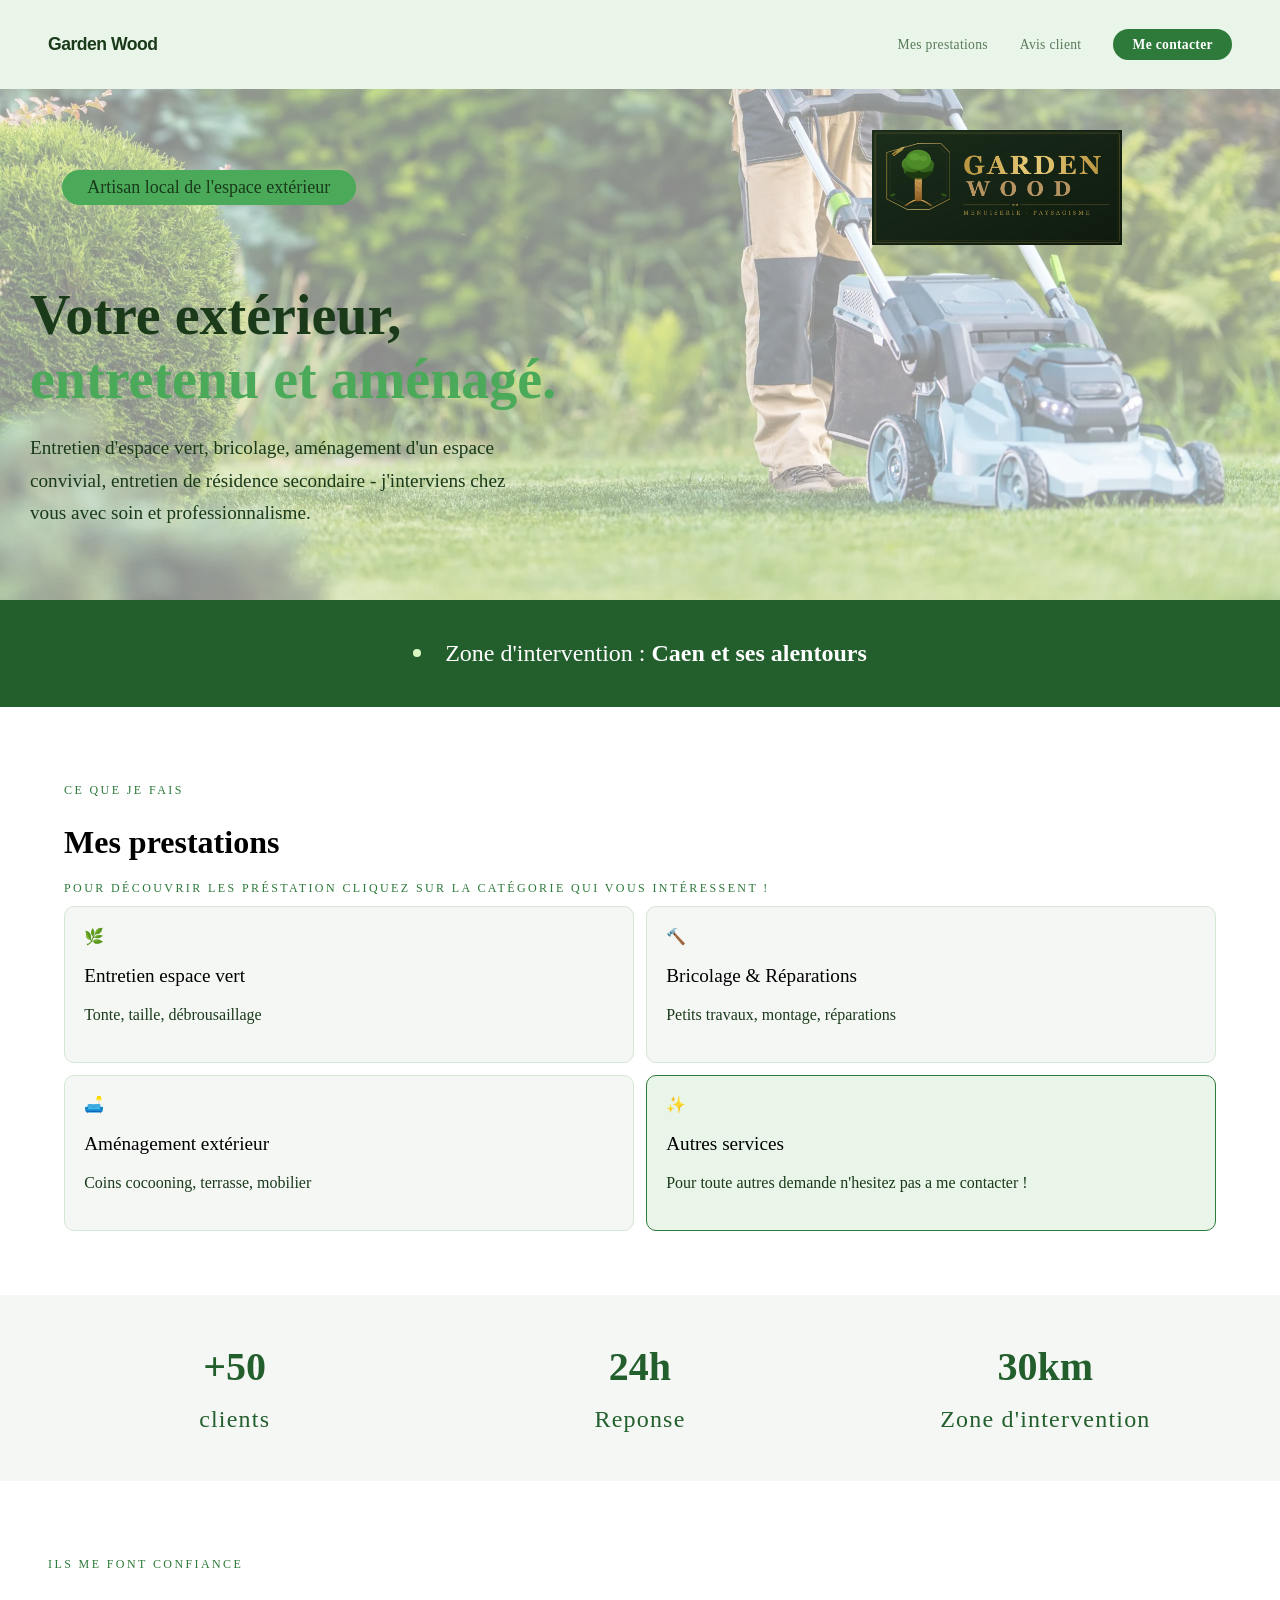
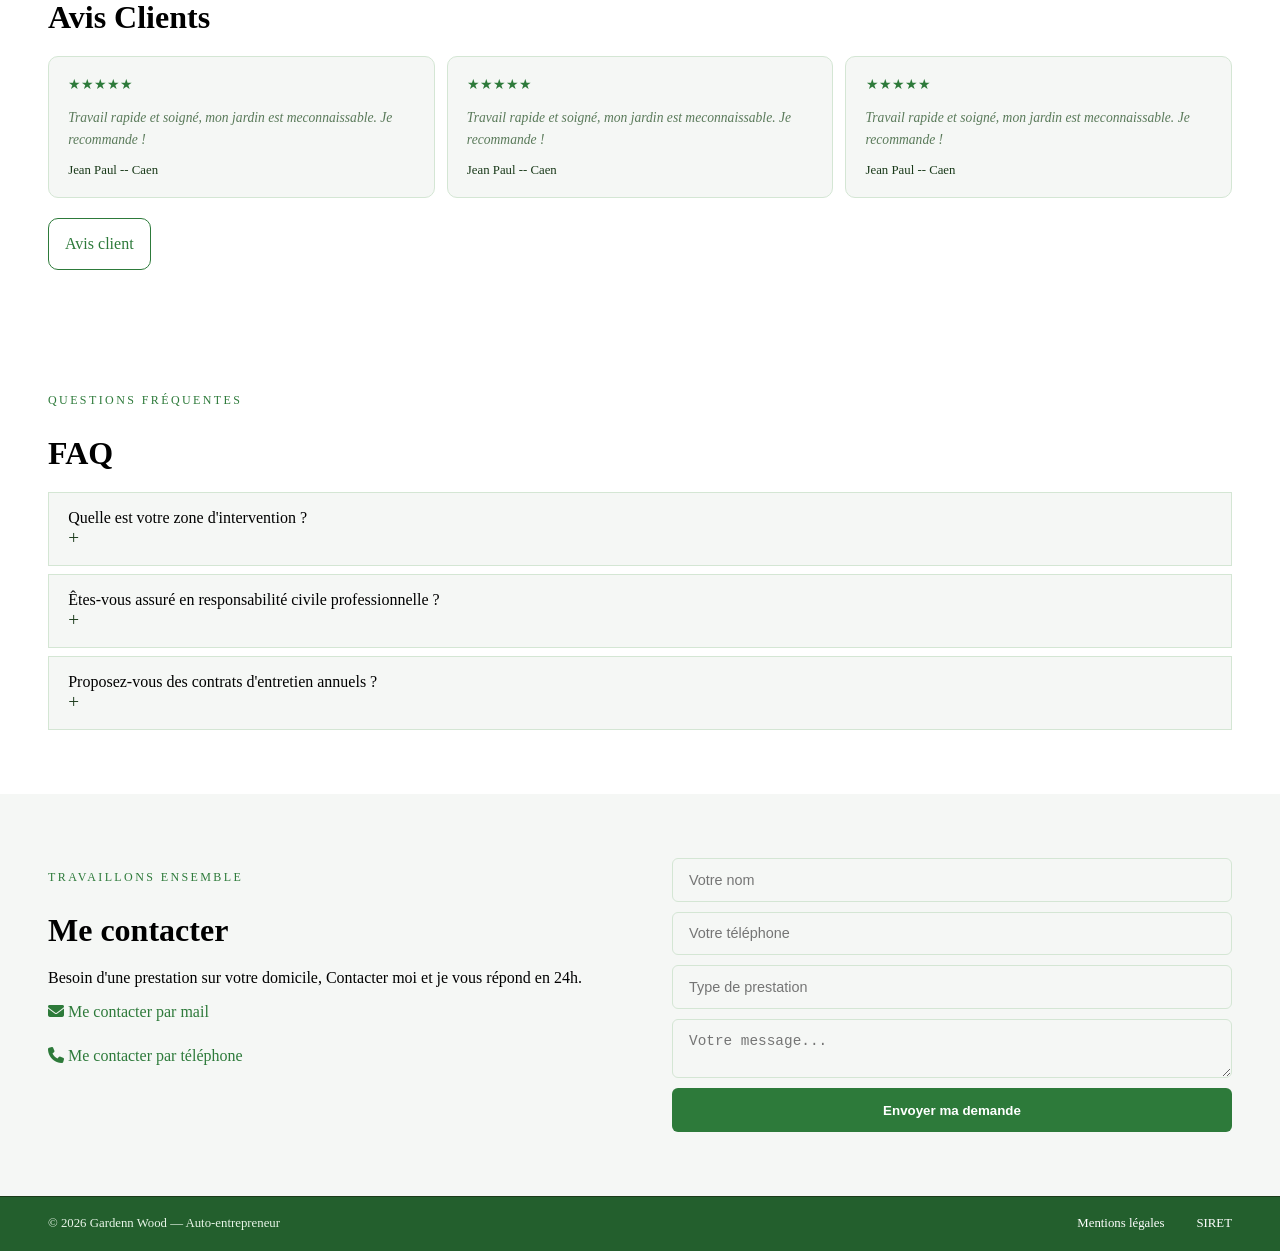
==== commit a725b849: "site au 07/05/26" ====
--- a/index.html
+++ b/index.html
@@ -23,7 +23,7 @@
         </ul>
     </nav>
 
-    <section class="hero">
+    <section class="hero" style="background-image: url(ressource/image/image_zone_hero.webp);">
         <div class="hero-inner">
             <div class="hero-top">
                 <div class="hero-tag">Artisan local de l'espace extérieur</div>
@@ -36,10 +36,9 @@
                     </h1>
                     <p>Entretien d'espace vert, bricolage, aménagement d'un espace convivial, entretien de résidence secondaire - j'interviens chez vous avec soin et professionnalisme.</p>
                     <div class="hero-btns">
-                        <a class="btn-ghost">Voir mes réalisations</a>
+                        <!--<a class="btn-ghost">Voir mes réalisations</a>-->
                     </div>
                 </div>
-                <img src="ressource/image/image_zone_hero.webp" class="hero-img-2" alt="imagezonehero">
             </div>
         </div>
     </section>
@@ -62,19 +61,19 @@
                 <p>Tonte, taille, débrousaillage</p>
             </a>
 
-            <a href="" class="scard">
+            <a href="bricolage.html" class="scard">
                 <div class="scard-icon">🔨</div>
                 <h3>Bricolage & Réparations</h3>
                 <p>Petits travaux, montage, réparations</p>
             </a>
 
-            <a href="" class="scard">
+            <a href="amenagement.html" class="scard">
                 <div class="scard-icon">🛋️</div>
                 <h3>Aménagement extérieur</h3>
                 <p>Coins cocooning, terrasse, mobilier</p>
             </a>
 
-            <a href="" class="scard">
+            <a href="#contact" class="scard scard-contact">
                 <div class="scard-icon">✨</div>
                 <h3>Autres services</h3>
                 <p>Pour toute autres demande n'hesitez pas a me contacter !</p>
@@ -172,7 +171,7 @@
 <footer class="footer">
     <span>© 2026 Gardenn Wood — Auto-entrepreneur</span>
     <div class="footer-links">
-        <a href="#">Mentions légales</a>
+        <a href="mentions-legales.html">Mentions légales</a>
         <a href="#">SIRET</a>
     </div>
 </footer>
--- a/ressource/style.css
+++ b/ressource/style.css
@@ -78,14 +78,24 @@
 
 /* Zone hero */
 .hero {
-    background-color: var(--bg);
+    background-size: cover;
+    background-position: center;
     padding: 50px 30px;
     padding-top: 130px;
     position: relative;
     overflow: hidden;
 }
 
+.hero::before {
+    content: '';
+    position: absolute;
+    inset: 0;
+    background: rgba(255, 255, 255, 0.55);
+}
+
 .hero-inner {
+    position: relative;
+    z-index: 1;
     display: flex;
     flex-direction: column;
     gap: 2rem;
@@ -147,8 +157,8 @@
 }
 
 .hero p {
-    color: var(--muted);
-    font-size: 0.95rem;
+    color: var(--green-forest);
+    font-size: 1.2rem;
     line-height: 1.7;
     max-width: 480px;
     margin-bottom: 20px;
@@ -179,6 +189,7 @@
     background-color: var(--accent2);
     padding: 1rem;
     display: flex;
+    justify-content: center;
     align-items: center;
     gap: 1;
     font-size: 0.85rem;
@@ -248,6 +259,12 @@
     color: inherit;
     display: block;
 }
+
+.scard-contact {
+    border: 1px solid var(--accent);
+    background: var(--accent3);
+}
+
 
 
 /* STATS */
@@ -438,6 +455,10 @@
     text-decoration: none;
 }
 
+.footer-links span {
+    font-size: 0.8rem;
+    color: var(--bg);
+}
 
 
 
@@ -514,7 +535,7 @@
 
 .cover {
     position: relative;
-    height: 380px;
+    height: 420px;
     background-size: cover;
     background-position: center;
     display: flex;
@@ -538,11 +559,6 @@
     font-size: 2.5rem;
     color: white;
     font-weight: 400;
-}
-
-.cover h1 em {
-    color: white;
-    font-style: normal;
 }
 
 .cover-tag {
@@ -589,22 +605,22 @@
 }
 
 .bloc-texte h2 {
-    font-size: 1.6rem;
+    font-size: 1.4rem;
     color: var(--accent2);
     margin-bottom: 1rem;
     font-weight: 400;
 }
 
 .bloc-texte p {
-    font-size: 0.9rem;
+    font-size: 1rem;
     color: var(--muted);
     line-height: 1.8;
 }
 
 .bloc-prix {
     display: inline-block;
-    margin-top: 1rem;
-    font-size: 0.9rem;
+    margin-top: 0.8rem;
+    font-size: 1.2rem;
     color: var(--accent);
     font-weight: 500;
     border-bottom: 1px solid var(--accent2);
@@ -721,9 +737,41 @@
     text-decoration: none;
 }
 
-
-
-
+.cover-amenagement {
+    background-image: url('image/outdoor-lounge.jpeg');
+    height: 550px;
+    background-position: bottom;
+}
+
+
+.mentions {
+    padding: 4rem 3rem;
+    max-width: 800px;
+    margin: 0 auto;
+}
+
+.mentions h1 {
+    font-size: 2rem;
+    color: var(--green-forest);
+    margin-bottom: 2rem;
+}
+
+.mentions h2 {
+    font-size: 1.2rem;
+    color: var(--green-forest);
+    margin-top: 2rem;
+    margin-bottom: 1rem;
+    border-bottom: 1px solid var(--border);
+    padding-bottom: 0.5rem;
+}
+
+.mentions p {
+    font-size: 0.95rem;
+    color: var(--muted);
+    line-height: 1.7;
+    font-family: sans-serif;
+    margin-bottom: 0.5rem;
+}
 
 
 
@@ -942,5 +990,14 @@
     .hero-tag {
     display: none;
     }
+
+    .cover-amenagement {
+    background-image: url('image/amenagemnt-mobile.jpeg');
+    background-position: center;
+    }
+
+    .nav-links.open {
+    top: 47px;
+    }
         
 }
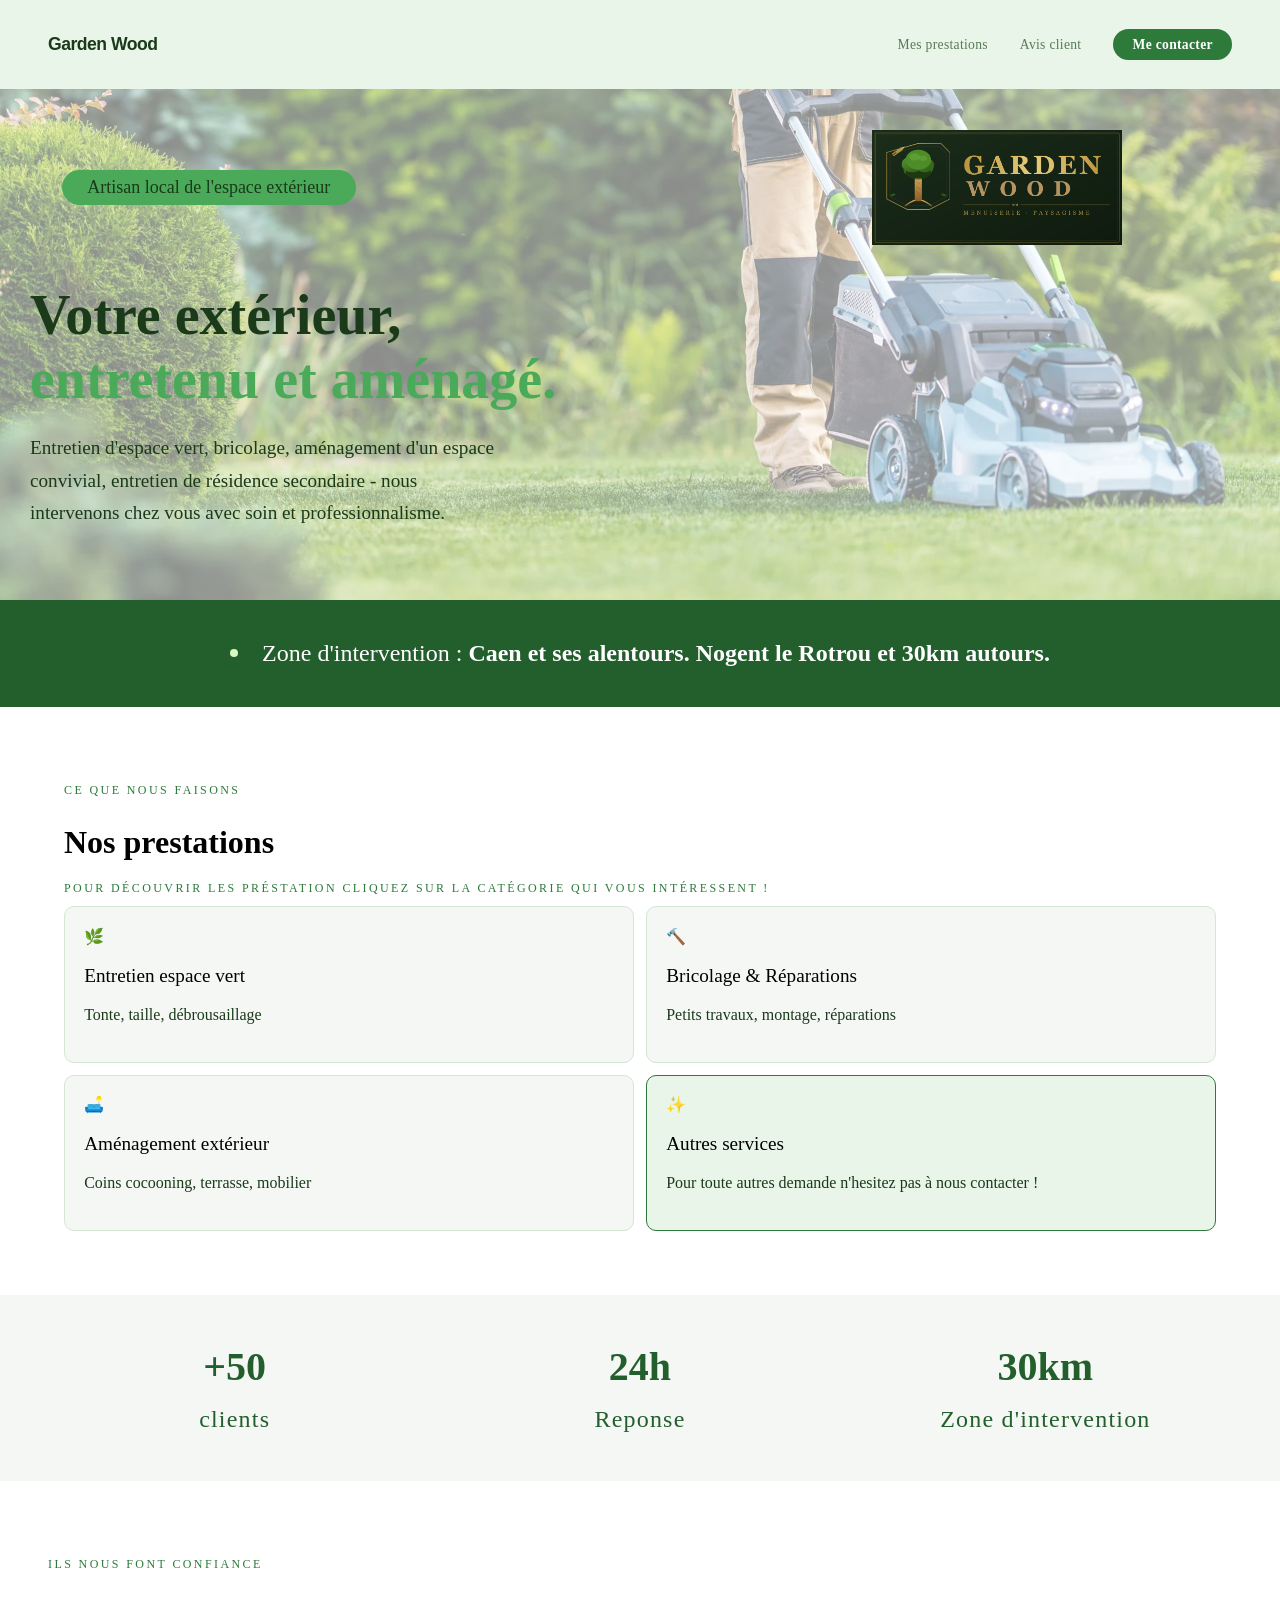
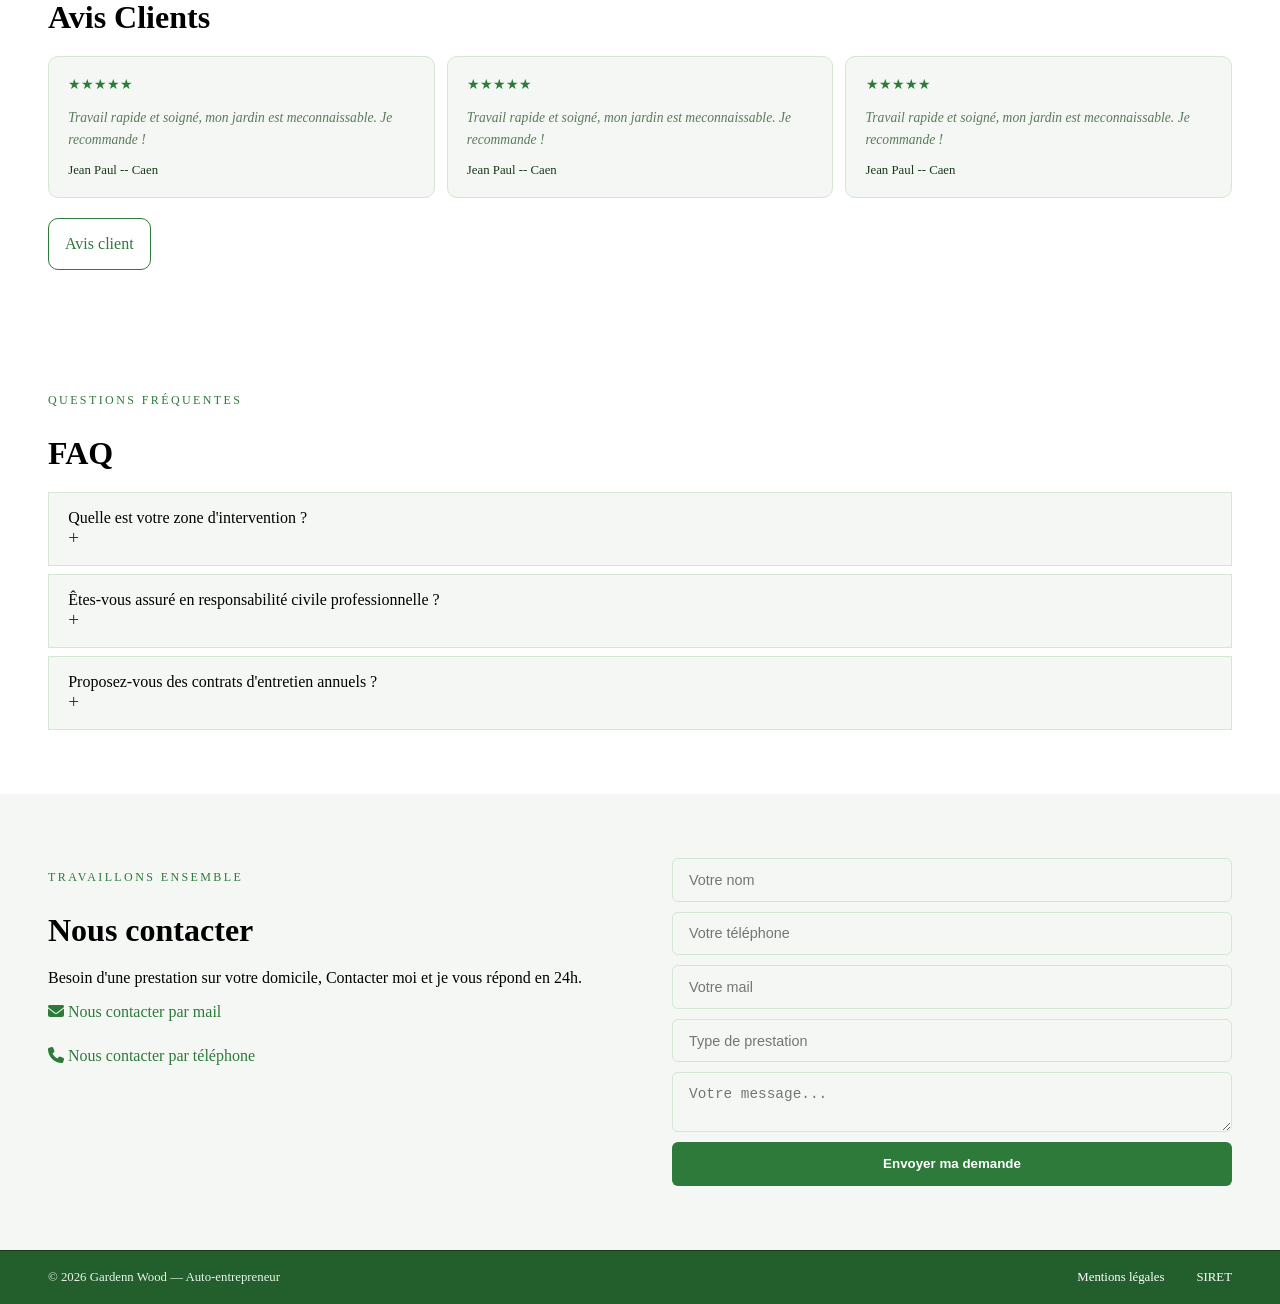
==== commit 03e701fc: "modif je nous" ====
--- a/index.html
+++ b/index.html
@@ -34,7 +34,7 @@
                     <h1>Votre extérieur,<br>
                         <span class="hero-accent">entretenu et aménagé.</span>
                     </h1>
-                    <p>Entretien d'espace vert, bricolage, aménagement d'un espace convivial, entretien de résidence secondaire - j'interviens chez vous avec soin et professionnalisme.</p>
+                    <p>Entretien d'espace vert, bricolage, aménagement d'un espace convivial, entretien de résidence secondaire - nous intervenons chez vous avec soin et professionnalisme.</p>
                     <div class="hero-btns">
                         <!--<a class="btn-ghost">Voir mes réalisations</a>-->
                     </div>
@@ -45,12 +45,12 @@
 
     <div class="zone-bar">
         <span class="zone-dot"></span>
-        <p> Zone d'intervention : <strong>Caen et ses alentours</strong></p>
+        <p> Zone d'intervention : <strong>Caen et ses alentours. Nogent le Rotrou et 30km autours.</strong></p>
     </div>
 
     <section class="services" id="services">
-        <p class="section-label">CE QUE JE FAIS</p>
-        <h2>Mes prestations</h2>
+        <p class="section-label">CE QUE NOUS FAISONS</p>
+        <h2>Nos prestations</h2>
         <p class="section-label">Pour découvrir les préstation cliquez sur la catégorie qui vous intéressent !</p>
 
         <div class="services-grid">
@@ -76,7 +76,7 @@
             <a href="#contact" class="scard scard-contact">
                 <div class="scard-icon">✨</div>
                 <h3>Autres services</h3>
-                <p>Pour toute autres demande n'hesitez pas a me contacter !</p>
+                <p>Pour toute autres demande n'hesitez pas à nous contacter !</p>
             </a>
         </div>
     </section>
@@ -98,7 +98,7 @@
     </div>
 
     <section class="temoignages" id="temoignages">
-        <p class="section-label">Ils me font confiance</p>
+        <p class="section-label">Ils nous font confiance</p>
         <h2>Avis Clients</h2>
         <div class="temo-grid">
             <div class="temo">
@@ -126,12 +126,12 @@
         <div class="faq-list">
             <div class="faq-item">
                 <span>Quelle est votre zone d'intervention ?</span>
-                <span class="faq-answer">J'interviens sur plusieurs zone, notamment Caen et ses alentours</span>
+                <span class="faq-answer">Nous intervenos sur plusieurs zone, notamment Caen et ses alentours</span>
                 <span class="faq-arrow">+</span>
             </div>
             <div class="faq-item">
                 <span>Êtes-vous assuré en responsabilité civile professionnelle ?</span>
-                <span class="faq-answer">Oui totalement, je suis assuré pour toute les situations</span>
+                <span class="faq-answer">Oui totalement, nous sommes assuré pour toute les situations</span>
                 <span class="faq-arrow">+</span>
             </div>
             <div class="faq-item">
@@ -147,19 +147,20 @@
         <div class="inner-contact">
             <div class="contact-info">
                 <p class="section-label">Travaillons ensemble</p>
-                <h2>Me contacter</h2>
+                <h2>Nous contacter</h2>
                 <p>Besoin d'une prestation sur votre domicile, Contacter moi et je vous répond en 24h.</p>
-                <a href="mailto:lamiraultc@email.com" class="contact-link">
-                    <i class="fa-solid fa-envelope"></i> Me contacter par mail
+                <a href="mailto:lamiraultP@email.com" class="contact-link">
+                    <i class="fa-solid fa-envelope"></i> Nous contacter par mail
                 </a><br>
                 <a href="tel:+33762190518" class="contact-link">
-                    <i class="fa-solid fa-phone"></i> Me contacter par téléphone
+                    <i class="fa-solid fa-phone"></i> Nous contacter par téléphone
                 </a>
             </div>
             <form class="contact-form" action="https://api.web3forms.com/submit" method="POST">
                 <input type="hidden" name="access_key" value="5e7f50ac-89d0-419e-948c-0b74bc093e46">
                 <input type="text" name="nom" placeholder="Votre nom" required>
                 <input type="tel" name="telephone" placeholder="Votre téléphone" required>
+                <input type="mailto" name="mail" placeholder="Votre mail" required>
                 <input type="text" name="prestation" placeholder="Type de prestation">
                 <textarea name="message" placeholder="Votre message..."></textarea>
                 <button type="submit">Envoyer ma demande</button>
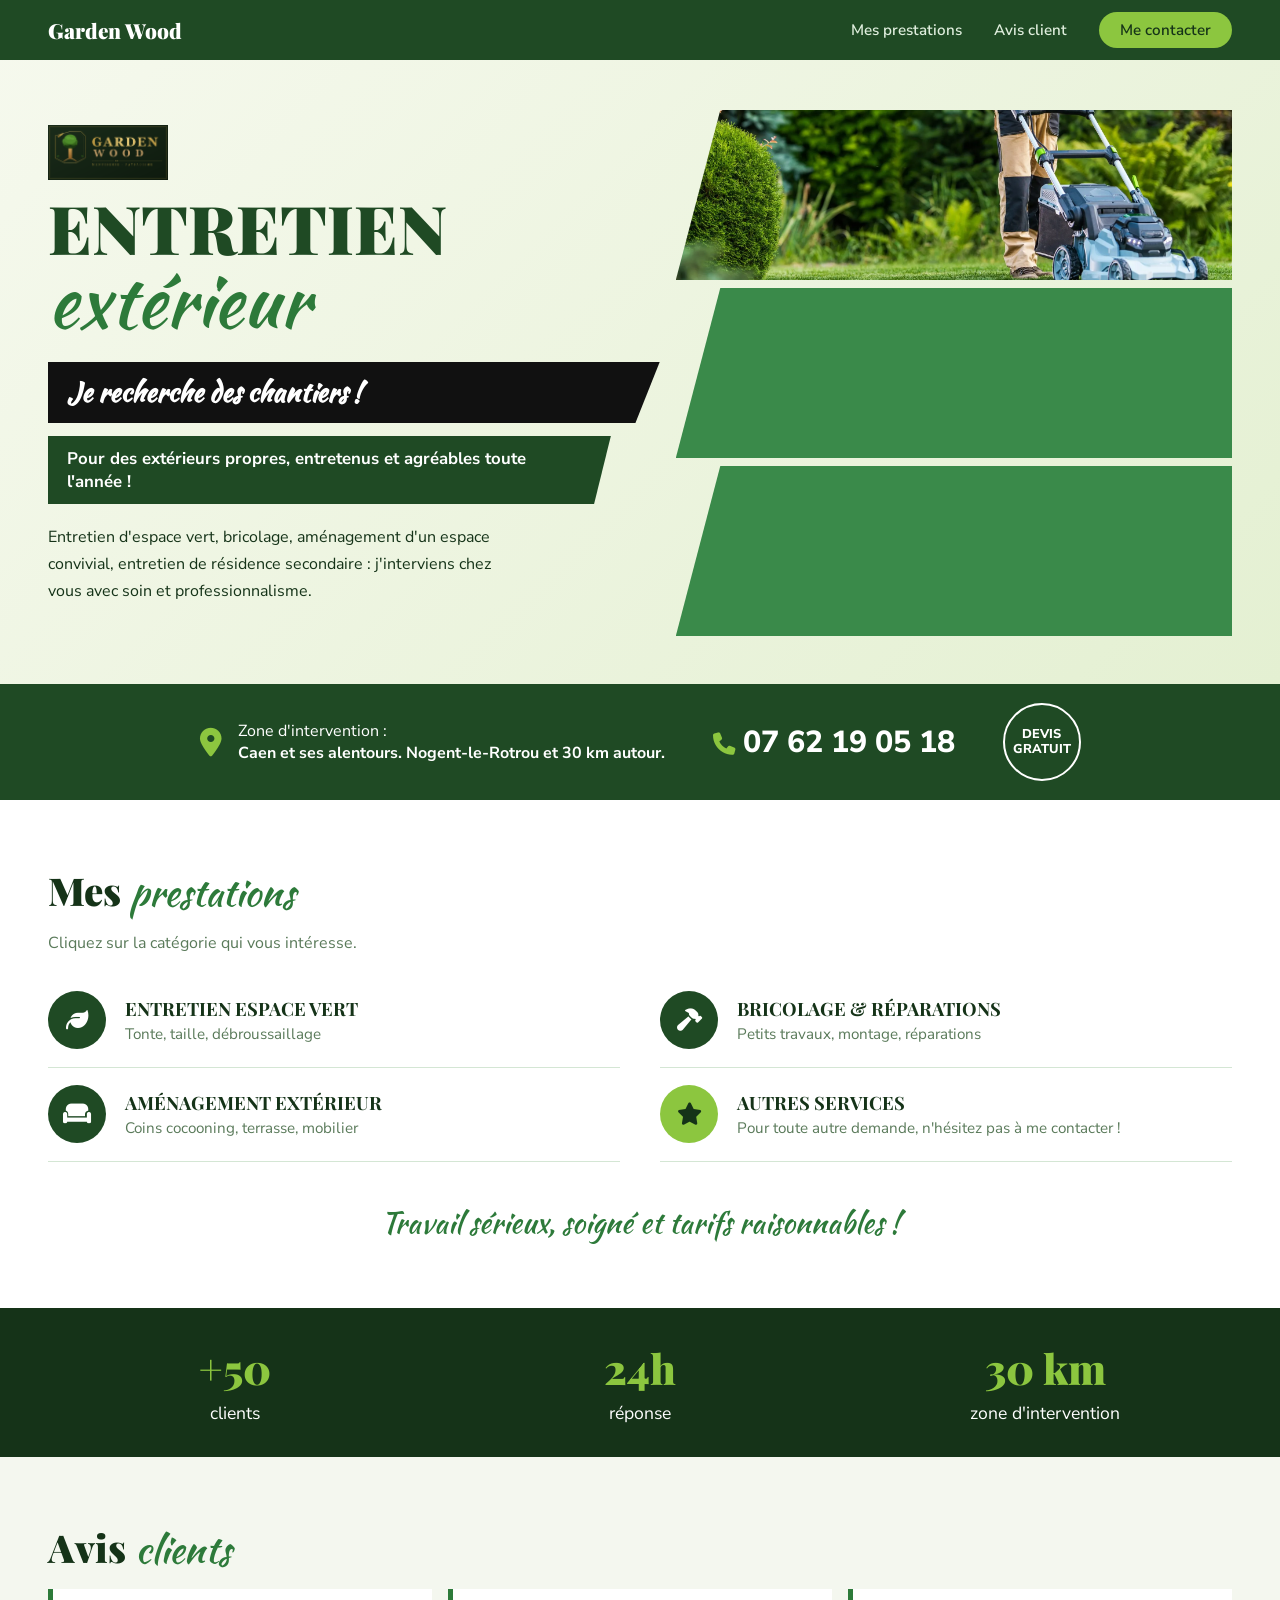
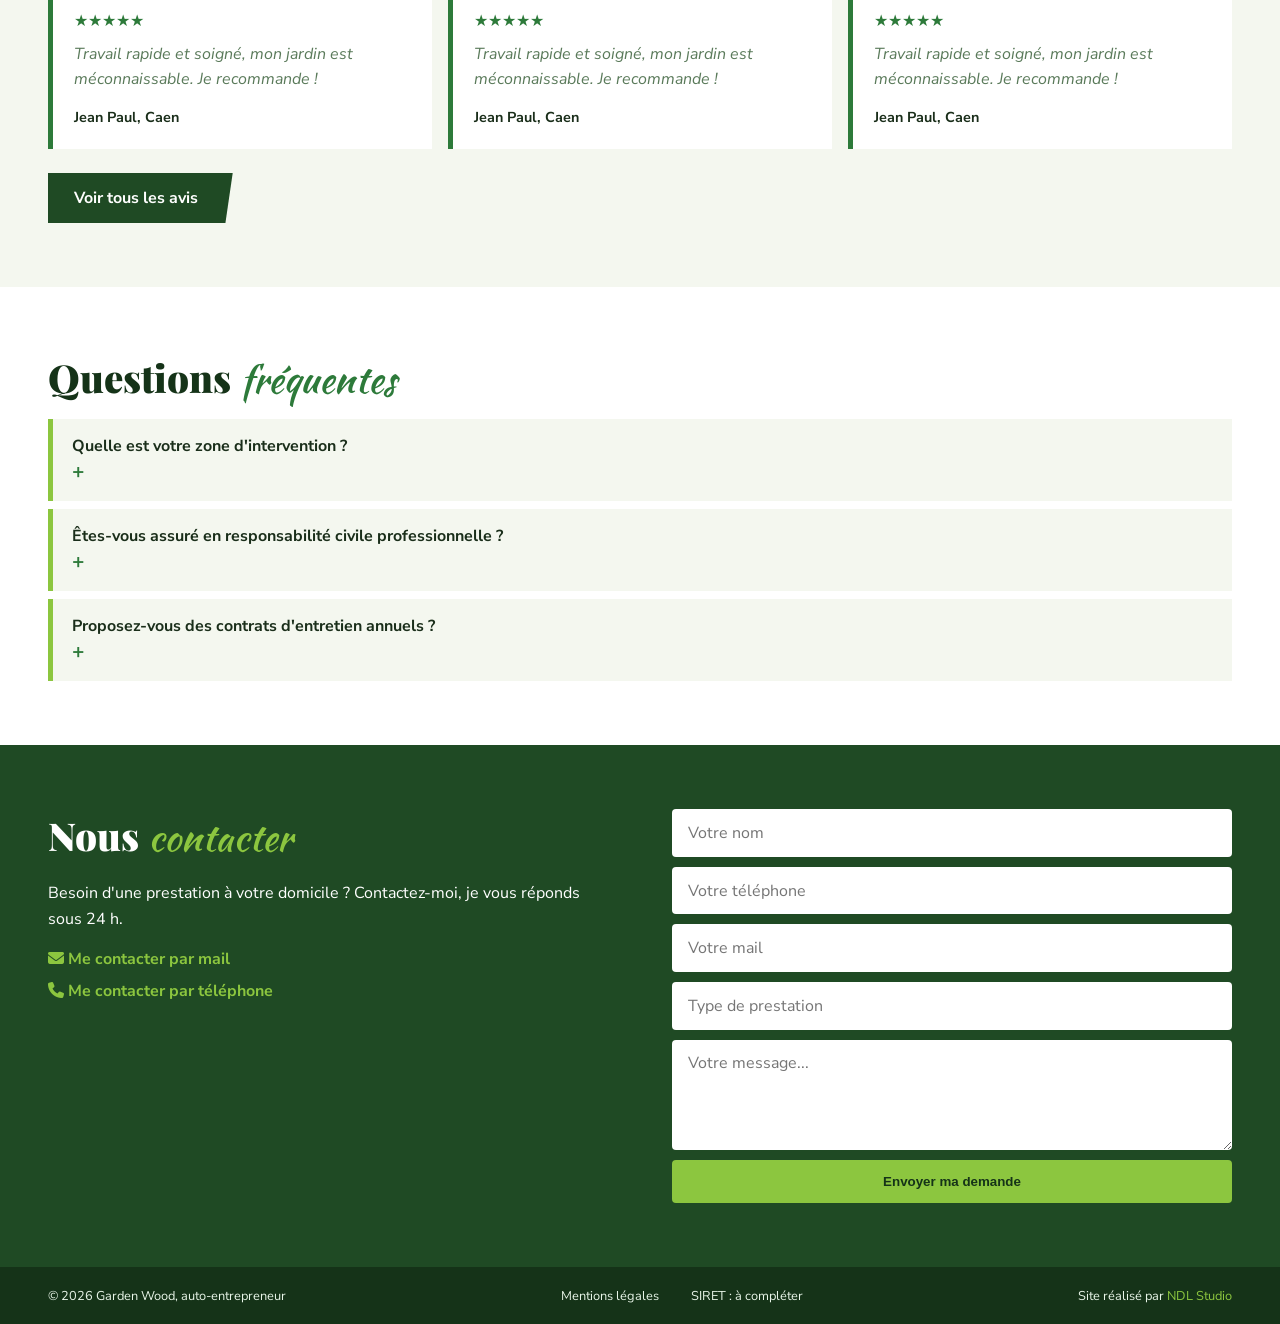
==== commit adeefd97: "modif mise en page" ====
--- a/index.html
+++ b/index.html
@@ -4,18 +4,15 @@
 <meta charset="UTF-8">
 <meta name="viewport" content="width=device-width, initial-scale=1.0">
 <title>Garden Wood</title>
+<link rel="preconnect" href="https://fonts.googleapis.com">
+<link href="https://fonts.googleapis.com/css2?family=Kaushan+Script&family=Nunito+Sans:wght@400;600;700&family=Playfair+Display:wght@800;900&display=swap" rel="stylesheet">
 <link href="ressource/style.css" rel="stylesheet">
-<script src="ressource/script.js"></script>
 <link rel="stylesheet" href="https://cdnjs.cloudflare.com/ajax/libs/font-awesome/6.5.0/css/all.min.css">
 </head>
 <body>
     <nav>
-        <a href="#" class="nav-logo">Garden Wood</a>
-        <button class="burger" id="burger">
-            <span></span>
-            <span></span>
-            <span></span>
-        </button>
+        <p class="nav-logo">Garden Wood</p>
+        <button class="burger" id="burger" aria-label="Menu"><span></span><span></span><span></span></button>
         <ul class="nav-links">
             <li><a href="#services">Mes prestations</a></li>
             <li><a href="#temoignages">Avis client</a></li>
@@ -23,144 +20,92 @@
         </ul>
     </nav>
 
-    <section class="hero" style="background-image: url(ressource/image/image_zone_hero.webp);">
-        <div class="hero-inner">
-            <div class="hero-top">
-                <div class="hero-tag">Artisan local de l'espace extérieur</div>
-                <img src="ressource/image/logo_gardenwood.png" class="hero-img-1" alt="logo">
-            </div>
-            <div class="hero-bottom">
-                <div class="hero-content">
-                    <h1>Votre extérieur,<br>
-                        <span class="hero-accent">entretenu et aménagé.</span>
-                    </h1>
-                    <p>Entretien d'espace vert, bricolage, aménagement d'un espace convivial, entretien de résidence secondaire - nous intervenons chez vous avec soin et professionnalisme.</p>
-                    <div class="hero-btns">
-                        <!--<a class="btn-ghost">Voir mes réalisations</a>-->
-                    </div>
-                </div>
-            </div>
+    <section class="hero">
+        <div class="hero-text">
+            <img src="ressource/image/logo_gardenwood.png" class="hero-logo" alt="Logo Garden Wood">
+            <h1>Entretien <span class="script">extérieur</span></h1>
+            <p class="band-black">Je recherche des chantiers !</p>
+            <p class="band-green">Pour des extérieurs propres, entretenus et agréables toute l'année !</p>
+            <p class="hero-desc">Entretien d'espace vert, bricolage, aménagement d'un espace convivial, entretien de résidence secondaire : j'interviens chez vous avec soin et professionnalisme.</p>
+        </div>
+        <div class="hero-photos">
+            <div class="photo" style="background-image:url(ressource/image/image_zone_hero.webp)"></div>
+            <div class="photo" style="background-image:url(ressource/image/photo-haies.webp)"></div>
+            <div class="photo" style="background-image:url(ressource/image/photo-tronconnage.webp)"></div>
         </div>
     </section>
 
     <div class="zone-bar">
-        <span class="zone-dot"></span>
-        <p> Zone d'intervention : <strong>Caen et ses alentours. Nogent le Rotrou et 30km autours.</strong></p>
+        <div class="zone-item">
+            <i class="fa-solid fa-location-dot"></i>
+            <p>Zone d'intervention :<br><strong>Caen et ses alentours. Nogent-le-Rotrou et 30 km autour.</strong></p>
+        </div>
+        <a href="tel:+33762190518" class="zone-phone"><i class="fa-solid fa-phone"></i> 07 62 19 05 18</a>
+        <span class="badge">Devis<br>gratuit</span>
     </div>
 
     <section class="services" id="services">
-        <p class="section-label">CE QUE NOUS FAISONS</p>
-        <h2>Nos prestations</h2>
-        <p class="section-label">Pour découvrir les préstation cliquez sur la catégorie qui vous intéressent !</p>
-
+        <h2>Mes <span class="script">prestations</span></h2>
+        <p class="section-label">Cliquez sur la catégorie qui vous intéresse.</p>
         <div class="services-grid">
-
             <a href="espaces-verts.html" class="scard">
-                <div class="scard-icon">🌿</div>
-                <h3>Entretien espace vert</h3>
-                <p>Tonte, taille, débrousaillage</p>
+                <div class="scard-icon"><i class="fa-solid fa-leaf"></i></div>
+                <div><h3>Entretien espace vert</h3><p>Tonte, taille, débroussaillage</p></div>
             </a>
-
             <a href="bricolage.html" class="scard">
-                <div class="scard-icon">🔨</div>
-                <h3>Bricolage & Réparations</h3>
-                <p>Petits travaux, montage, réparations</p>
+                <div class="scard-icon"><i class="fa-solid fa-hammer"></i></div>
+                <div><h3>Bricolage &amp; réparations</h3><p>Petits travaux, montage, réparations</p></div>
             </a>
-
             <a href="amenagement.html" class="scard">
-                <div class="scard-icon">🛋️</div>
-                <h3>Aménagement extérieur</h3>
-                <p>Coins cocooning, terrasse, mobilier</p>
+                <div class="scard-icon"><i class="fa-solid fa-couch"></i></div>
+                <div><h3>Aménagement extérieur</h3><p>Coins cocooning, terrasse, mobilier</p></div>
             </a>
-
             <a href="#contact" class="scard scard-contact">
-                <div class="scard-icon">✨</div>
-                <h3>Autres services</h3>
-                <p>Pour toute autres demande n'hesitez pas à nous contacter !</p>
+                <div class="scard-icon"><i class="fa-solid fa-star"></i></div>
+                <div><h3>Autres services</h3><p>Pour toute autre demande, n'hésitez pas à me contacter !</p></div>
             </a>
         </div>
+        <p class="slogan script">Travail sérieux, soigné et tarifs raisonnables !</p>
     </section>
 
-
     <div class="stats">
-        <div class="stat">
-            <span class="stat-num">+50</span>
-            <span class="stat-lbl">clients</span>
-        </div>
-        <div class="stat">
-            <span class="stat-num">24h</span>
-            <span class="stat-lbl">Reponse</span>
-        </div>
-        <div class="stat">
-            <span class="stat-num">30km</span>
-            <span class="stat-lbl">Zone d'intervention</span>
-        </div>
+        <div class="stat"><span class="stat-num">+50</span><span class="stat-lbl">clients</span></div>
+        <div class="stat"><span class="stat-num">24h</span><span class="stat-lbl">réponse</span></div>
+        <div class="stat"><span class="stat-num">30 km</span><span class="stat-lbl">zone d'intervention</span></div>
     </div>
 
     <section class="temoignages" id="temoignages">
-        <p class="section-label">Ils nous font confiance</p>
-        <h2>Avis Clients</h2>
+        <h2>Avis <span class="script">clients</span></h2>
         <div class="temo-grid">
-            <div class="temo">
-                <div class="stars">★★★★★</div>
-                <p>Travail rapide et soigné, mon jardin est meconnaissable. Je recommande !</p>
-                <span class="temo-author">Jean Paul -- Caen</span>
-            </div>
-            <div class="temo">
-                <div class="stars">★★★★★</div>
-                <p>Travail rapide et soigné, mon jardin est meconnaissable. Je recommande !</p>
-                <span class="temo-author">Jean Paul -- Caen</span>
-            </div>
-            <div class="temo">
-                <div class="stars">★★★★★</div>
-                <p>Travail rapide et soigné, mon jardin est meconnaissable. Je recommande !</p>
-                <span class="temo-author">Jean Paul -- Caen</span>
-            </div>
+            <div class="temo"><div class="stars">★★★★★</div><p>Travail rapide et soigné, mon jardin est méconnaissable. Je recommande !</p><span class="temo-author">Jean Paul, Caen</span></div>
+            <div class="temo"><div class="stars">★★★★★</div><p>Travail rapide et soigné, mon jardin est méconnaissable. Je recommande !</p><span class="temo-author">Jean Paul, Caen</span></div>
+            <div class="temo"><div class="stars">★★★★★</div><p>Travail rapide et soigné, mon jardin est méconnaissable. Je recommande !</p><span class="temo-author">Jean Paul, Caen</span></div>
         </div>
-        <a href="page-avis.html" class="btn-ghost">Avis client</a>
+        <a href="page-avis.html" class="btn-ghost">Voir tous les avis</a>
     </section>
 
     <section class="faq">
-        <p class="section-label">Questions fréquentes</p>
-        <h2>FAQ</h2>
+        <h2>Questions <span class="script">fréquentes</span></h2>
         <div class="faq-list">
-            <div class="faq-item">
-                <span>Quelle est votre zone d'intervention ?</span>
-                <span class="faq-answer">Nous intervenos sur plusieurs zone, notamment Caen et ses alentours</span>
-                <span class="faq-arrow">+</span>
-            </div>
-            <div class="faq-item">
-                <span>Êtes-vous assuré en responsabilité civile professionnelle ?</span>
-                <span class="faq-answer">Oui totalement, nous sommes assuré pour toute les situations</span>
-                <span class="faq-arrow">+</span>
-            </div>
-            <div class="faq-item">
-                <span>Proposez-vous des contrats d'entretien annuels ?</span>
-                <span class="faq-answer">Evidemment, et les formules peuvent être adapté en fonction des périodes de l'année</span>
-                <span class="faq-arrow">+</span>
-            </div>
+            <div class="faq-item"><span>Quelle est votre zone d'intervention ?</span><span class="faq-answer">Nous intervenons sur plusieurs zones, notamment Caen et ses alentours.</span><span class="faq-arrow">+</span></div>
+            <div class="faq-item"><span>Êtes-vous assuré en responsabilité civile professionnelle ?</span><span class="faq-answer">Oui, nous sommes assurés pour toutes les situations.</span><span class="faq-arrow">+</span></div>
+            <div class="faq-item"><span>Proposez-vous des contrats d'entretien annuels ?</span><span class="faq-answer">Évidemment, et les formules peuvent être adaptées selon les périodes de l'année.</span><span class="faq-arrow">+</span></div>
         </div>
     </section>
-
 
     <section class="contact" id="contact">
         <div class="inner-contact">
             <div class="contact-info">
-                <p class="section-label">Travaillons ensemble</p>
-                <h2>Nous contacter</h2>
-                <p>Besoin d'une prestation sur votre domicile, Contacter moi et je vous répond en 24h.</p>
-                <a href="mailto:lamiraultP@email.com" class="contact-link">
-                    <i class="fa-solid fa-envelope"></i> Nous contacter par mail
-                </a><br>
-                <a href="tel:+33762190518" class="contact-link">
-                    <i class="fa-solid fa-phone"></i> Nous contacter par téléphone
-                </a>
+                <h2>Nous <span class="script">contacter</span></h2>
+                <p>Besoin d'une prestation à votre domicile ? Contactez-moi, je vous réponds sous 24 h.</p>
+                <a href="mailto:lamiraultp@gmail.com" class="contact-link"><i class="fa-solid fa-envelope"></i> Me contacter par mail</a>
+                <a href="tel:+33762190518" class="contact-link"><i class="fa-solid fa-phone"></i> Me contacter par téléphone</a>
             </div>
             <form class="contact-form" action="https://api.web3forms.com/submit" method="POST">
                 <input type="hidden" name="access_key" value="5e7f50ac-89d0-419e-948c-0b74bc093e46">
                 <input type="text" name="nom" placeholder="Votre nom" required>
                 <input type="tel" name="telephone" placeholder="Votre téléphone" required>
-                <input type="mailto" name="mail" placeholder="Votre mail" required>
+                <input type="email" name="mail" placeholder="Votre mail" required>
                 <input type="text" name="prestation" placeholder="Type de prestation">
                 <textarea name="message" placeholder="Votre message..."></textarea>
                 <button type="submit">Envoyer ma demande</button>
@@ -168,11 +113,14 @@
         </div>
     </section>
 
+    <footer class="footer">
+        <span>© 2026 Garden Wood, auto-entrepreneur</span>
+        <div class="footer-links">
+            <a href="mentions-legales.html">Mentions légales</a>
+            <span>SIRET : à compléter</span>
+        </div>
+        <span class="footer-credit">Site réalisé par <a href="https://ndlstudio.fr/" target="_blank">NDL Studio</a></span>
+    </footer>
+    <script src="ressource/script.js"></script>
 </body>
-<footer class="footer">
-    <span>© 2026 Gardenn Wood — Auto-entrepreneur</span>
-    <div class="footer-links">
-        <a href="mentions-legales.html">Mentions légales</a>
-        <a href="#">SIRET</a>
-    </div>
-</footer>+</html>
--- a/ressource/style.css
+++ b/ressource/style.css
@@ -1,1003 +1,183 @@
 :root {
-    --bg:           #ffffff;
-    --bg2:          #f5f7f5;
-    --card:         #ffffff;
-    --border:       #d4e6d4;
-    --accent:       #2d7a3a;
-    --accent2:      #235f2d;
-    --accent3:      #e8f5e8;
-    --text:         #1a2e1a;
-    --muted:        #5a7a5a;
-    --muted2:       #8aaa8a;
-    --green-forest: #1a3a1a;
-    --green-mid:    #3a8a4a;
-    --green-neon:   #4aaa5a;
+    --bg:#fff; --bg2:#f4f7ef; --card:#fff; --border:#d4e6d4;
+    --accent:#2d7a3a; --accent2:#1f4a24; --accent3:#e8f5e8;
+    --text:#1a2e1a; --muted:#5a7a5a; --muted2:#8aaa8a;
+    --green-forest:#153318; --green-mid:#3a8a4a; --green-neon:#8cc63f;
+    --serif:'Playfair Display',Georgia,serif; --script:'Kaushan Script',cursive;
+}
+* { box-sizing:border-box; }
+body { margin:0; background:var(--bg); color:var(--text); font-family:'Nunito Sans',sans-serif; }
+h2 { font-family:var(--serif); font-weight:900; font-size:2.4rem; margin:0 0 12px; color:var(--green-forest); }
+.script { font-family:var(--script); font-weight:400; color:var(--accent); }
+
+/* NAV */
+nav { position:fixed; top:0; left:0; right:0; z-index:50; display:flex; align-items:center; justify-content:space-between; padding:1rem 3rem; background:var(--accent2); }
+.nav-logo { margin:0; font-family:var(--serif); font-weight:900; font-size:1.3rem; color:#fff; }
+.burger { display:none; }
+.nav-links { display:flex; gap:2rem; list-style:none; margin:0; padding:0; align-items:center; }
+.nav-links a { color:#dfeedd; text-decoration:none; font-weight:600; font-size:.95rem; }
+.nav-links a:hover { color:var(--green-neon); }
+.nav-cta { background:var(--green-neon); color:var(--green-forest) !important; padding:.5rem 1.3rem; border-radius:100px; }
+
+/* HERO */
+.hero { display:grid; grid-template-columns:1.1fr 1fr; gap:1rem; padding:110px 3rem 3rem; background:linear-gradient(135deg,#f6f9ee,#e4f0d2); overflow:hidden; }
+.hero-text { align-self:center; }
+.hero-logo { width:120px; height:auto; margin-bottom:.5rem; }
+.hero h1 { font-family:var(--serif); font-weight:900; font-size:4.2rem; line-height:1; text-transform:uppercase; color:var(--accent2); margin:0 0 1.5rem; }
+.hero h1 .script { display:block; text-transform:none; font-size:4.6rem; margin-top:.2rem; }
+.band-black, .band-green { margin:0 0 .8rem; padding:.7rem 2.2rem .7rem 1.2rem; font-weight:700; }
+.band-black { background:#111; color:#fff; font-family:var(--script); font-size:1.7rem; clip-path:polygon(0 0,100% 0,96% 100%,0 100%); }
+.band-green { background:var(--accent2); color:#fff; font-size:1.05rem; width:92%; clip-path:polygon(0 0,100% 0,97% 100%,0 100%); }
+.hero-desc { color:var(--green-forest); line-height:1.7; max-width:480px; margin-top:1.2rem; }
+.hero-photos { display:flex; flex-direction:column; gap:.5rem; }
+.photo { flex:1; min-height:170px; background:var(--green-mid) center/cover; clip-path:polygon(8% 0,100% 0,100% 100%,0 100%); }
+
+/* ZONE */
+.zone-bar { background:var(--accent2); display:flex; justify-content:center; align-items:center; gap:3rem; padding:1.2rem 3rem; color:#fff; flex-wrap:wrap; }
+.zone-item { display:flex; align-items:center; gap:1rem; }
+.zone-item i { font-size:1.8rem; color:var(--green-neon); }
+.zone-item p { margin:0; line-height:1.4; }
+.zone-phone { color:#fff; text-decoration:none; font-size:1.9rem; font-weight:800; }
+.zone-phone i { color:var(--green-neon); font-size:1.4rem; }
+.badge { width:78px; height:78px; border:2px solid #fff; border-radius:50%; display:flex; align-items:center; justify-content:center; text-align:center; text-transform:uppercase; font-weight:800; font-size:.8rem; line-height:1.2; }
+
+/* PRESTATIONS */
+.services { padding:4rem 3rem; background:var(--bg); }
+.section-label { color:var(--muted); margin:0 0 1.2rem; }
+.services-grid { display:grid; grid-template-columns:repeat(2,1fr); gap:0 2.5rem; }
+.scard { display:flex; align-items:center; gap:1.2rem; padding:1.1rem 0; border-bottom:1px solid var(--border); text-decoration:none; color:inherit; }
+.scard-icon { flex:none; width:58px; height:58px; border-radius:50%; background:var(--accent2); color:#fff; display:flex; align-items:center; justify-content:center; font-size:1.4rem; }
+.scard h3 { margin:0 0 .2rem; font-family:var(--serif); font-size:1.15rem; text-transform:uppercase; color:var(--green-forest); }
+.scard p { margin:0; font-size:.95rem; color:var(--muted); }
+.scard:hover .scard-icon { background:var(--green-neon); color:var(--green-forest); }
+.scard-contact .scard-icon { background:var(--green-neon); color:var(--green-forest); }
+.slogan { text-align:center; font-size:1.8rem; margin:2.5rem 0 0; }
+
+/* STATS */
+.stats { display:grid; grid-template-columns:repeat(3,1fr); background:var(--green-forest); padding:2rem; }
+.stat { text-align:center; }
+.stat-num { display:block; font-family:var(--serif); font-size:2.6rem; font-weight:900; color:var(--green-neon); }
+.stat-lbl { display:block; color:#fff; font-size:1.1rem; margin-top:.4rem; }
+
+/* AVIS */
+.temoignages { padding:4rem 3rem; background:var(--bg2); }
+.temo-grid { display:grid; grid-template-columns:repeat(3,1fr); gap:1rem; }
+.temo { background:var(--card); border-left:5px solid var(--accent); padding:1.3rem; }
+.stars { color:var(--accent); margin-bottom:.6rem; }
+.temo p { font-style:italic; color:var(--muted); line-height:1.6; margin:0 0 .8rem; }
+.temo-author { font-weight:700; font-size:.9rem; }
+.btn-ghost { display:inline-block; margin-top:1.5rem; padding:.9rem 1.6rem; background:var(--accent2); color:#fff; text-decoration:none; font-weight:700; clip-path:polygon(0 0,100% 0,96% 100%,0 100%); padding-right:2.2rem; }
+
+/* FAQ */
+.faq { padding:4rem 3rem; }
+.faq-list { display:flex; flex-direction:column; gap:8px; }
+.faq-item { background:var(--bg2); border-left:5px solid var(--green-neon); padding:1rem 1.2rem; display:flex; flex-direction:column; cursor:pointer; font-weight:700; }
+.faq-answer { display:none; font-weight:400; margin-top:.5rem; color:var(--muted); }
+.faq-arrow { color:var(--accent); font-size:1.3rem; }
+
+/* CONTACT */
+.contact { background:var(--accent2); padding:4rem 3rem; color:#fff; }
+.contact h2 { color:#fff; }
+.contact h2 .script { color:var(--green-neon); }
+.inner-contact { display:flex; gap:4rem; align-items:flex-start; }
+.contact-info, .contact-form { flex:1; }
+.contact-info p { line-height:1.6; }
+.contact-link { display:block; margin-bottom:.6rem; color:var(--green-neon); text-decoration:none; font-weight:700; }
+.contact-form { display:flex; flex-direction:column; gap:10px; }
+.contact-form input, .contact-form textarea { background:#fff; border:none; border-radius:4px; padding:.8rem 1rem; font:inherit; color:var(--text); }
+.contact-form textarea { min-height:110px; }
+.contact-form button { background:var(--green-neon); color:var(--green-forest); padding:.9rem; border:none; border-radius:4px; font-weight:800; cursor:pointer; }
+
+/* FOOTER */
+.footer { background:var(--green-forest); padding:1.2rem 3rem; display:flex; justify-content:space-between; align-items:center; gap:1rem; flex-wrap:wrap; }
+.footer span, .footer-links a { font-size:.8rem; color:var(--accent3); }
+.footer-links { display:flex; gap:2rem; }
+.footer-links a, .footer-credit a { text-decoration:none; }
+.footer-credit a { color:var(--green-neon); }
+
+/* RESPONSIVE */
+@media (max-width:768px) {
+    nav { padding:1rem 1.2rem; flex-wrap:wrap; }
+    .burger { display:flex; flex-direction:column; gap:5px; background:none; border:none; padding:6px; cursor:pointer; }
+    .burger span { width:26px; height:3px; background:#fff; }
+    .nav-links { display:none; width:100%; flex-direction:column; align-items:flex-start; gap:1rem; padding-top:1rem; }
+    .nav-links.open { display:flex; }
+    .hero { grid-template-columns:1fr; padding:100px 1.2rem 2rem; }
+    .hero h1 { font-size:2.5rem; }
+    .hero h1 .script { font-size:2.8rem; }
+    .band-black { font-size:1.3rem; }
+    .band-green { width:100%; }
+    .hero-photos { flex-direction:row; }
+    .photo { min-height:110px; clip-path:polygon(10% 0,100% 0,90% 100%,0 100%); }
+    .zone-bar { padding:1.2rem; gap:1.2rem; flex-direction:column; text-align:center; }
+    .zone-phone { font-size:1.6rem; }
+    .services, .temoignages, .faq, .contact { padding:2.5rem 1.2rem; }
+    h2 { font-size:1.8rem; }
+    .services-grid, .temo-grid { grid-template-columns:1fr; }
+    .stats { padding:1.5rem .5rem; }
+    .stat-num { font-size:1.7rem; }
+    .stat-lbl { font-size:.85rem; }
+    .inner-contact { flex-direction:column; gap:2rem; width:100%; }
+    .footer { padding:1.2rem; flex-direction:column; text-align:center; }
 }
 
+/* PAGES INTERNES */
+.nav-logo { text-decoration:none; }
+.cover { min-height:430px; background:var(--green-mid) center/cover; display:flex; }
+.cover-amenagement { background-image:url('image/coin-cocooning.jpeg'); }
+.cover-overlay { width:100%; padding:140px 3rem 3rem; display:flex; flex-direction:column; justify-content:flex-end; background:linear-gradient(to top,rgba(21,51,24,.9),rgba(21,51,24,.35)); color:#fff; }
+.cover-breadcrumb { margin:0 0 .6rem; font-size:.9rem; color:#dfeedd; }
+.cover h1 { font-family:var(--serif); font-weight:900; font-size:3.4rem; text-transform:uppercase; line-height:1.05; margin:0 0 1rem; }
+.cover-tags { display:flex; flex-wrap:wrap; gap:.6rem; }
+.cover-tag { background:var(--green-neon); color:var(--green-forest); font-weight:700; padding:.35rem 1.1rem; border-radius:100px; font-size:.9rem; }
+.prestation-intro { max-width:760px; margin:0 auto; padding:3rem 1.5rem 2rem; text-align:center; font-size:1.15rem; line-height:1.8; color:var(--green-forest); }
+.bloc-prestation { display:grid; grid-template-columns:1fr 1fr; min-height:320px; }
+.bloc-photo { background:var(--green-mid) center/cover; clip-path:polygon(0 0,100% 0,94% 100%,0 100%); }
+.bloc-prestation > .bloc-texte + .bloc-photo { clip-path:polygon(6% 0,100% 0,100% 100%,0 100%); }
+.bloc-texte { padding:2.5rem 3rem; display:flex; flex-direction:column; justify-content:center; align-items:flex-start; background:var(--bg2); }
+.bloc-prestation:nth-of-type(even) .bloc-texte { background:var(--bg); }
+.bloc-texte h2 { font-size:1.8rem; text-transform:uppercase; }
+.bloc-texte p { line-height:1.7; color:var(--muted); margin:0 0 1.2rem; }
+.bloc-prix { background:#111; color:#fff; font-family:var(--script); font-size:1.3rem; padding:.5rem 2rem .5rem 1.1rem; clip-path:polygon(0 0,100% 0,92% 100%,0 100%); }
+.galerie-prestation { padding:4rem 3rem; }
+.galerie-grid { display:grid; grid-template-columns:repeat(3,1fr); gap:1rem; }
+.galerie-photo { height:260px; background:var(--green-mid) center/cover; }
+.infos-prestation { padding:3rem 3rem 4rem; background:var(--bg2); }
+.info-list { display:grid; grid-template-columns:repeat(3,1fr); gap:1.5rem; }
+.info-row { display:flex; gap:1rem; align-items:flex-start; }
+.info-row i { flex:none; width:50px; height:50px; border-radius:50%; background:var(--accent2); color:#fff; display:flex; align-items:center; justify-content:center; }
+.info-row h4 { margin:0 0 .3rem; font-family:var(--serif); text-transform:uppercase; color:var(--green-forest); }
+.info-row p { margin:0; color:var(--muted); line-height:1.5; }
+.contact-band { background:var(--accent2); color:#fff; display:flex; justify-content:space-between; align-items:center; gap:2rem; padding:2.5rem 3rem; }
+.contact-band-text p { margin:0 0 .3rem; font-family:var(--serif); font-size:1.4rem; font-weight:800; }
+.contact-band-text span { color:#dfeedd; }
+.contact-band-btn { flex:none; background:var(--green-neon); color:var(--green-forest); font-weight:800; text-decoration:none; padding:1rem 2.2rem; border-radius:100px; }
+.mentions { max-width:800px; margin:0 auto; padding:120px 1.5rem 4rem; line-height:1.7; }
+.mentions h1 { font-family:var(--serif); font-weight:900; font-size:2.8rem; margin:0 0 1rem; color:var(--green-forest); }
+.mentions h2 { font-size:1.5rem; margin-top:2rem; }
+.mentions p { margin:.3rem 0; }
+.mentions .contact-link { color:var(--accent); }
+.avis-header { padding:130px 3rem 2rem; background:linear-gradient(135deg,#f6f9ee,#e4f0d2); text-align:center; }
+.avis-header h1 { font-family:var(--serif); font-weight:900; font-size:3rem; margin:0 0 .6rem; color:var(--accent2); text-transform:uppercase; }
+.avis-section { padding:3rem; }
+.avis-grid { display:grid; grid-template-columns:repeat(3,1fr); gap:1rem; }
+.avis-form-section { padding:3rem 3rem 4rem; background:var(--bg2); }
+.avis-form { max-width:620px; display:flex; flex-direction:column; gap:10px; }
+.avis-form input, .avis-form select, .avis-form textarea { background:#fff; border:1px solid var(--border); border-radius:4px; padding:.8rem 1rem; font:inherit; }
+.avis-form textarea { min-height:130px; }
+.avis-form button { background:var(--accent2); color:#fff; border:none; border-radius:4px; padding:.9rem; font-weight:800; cursor:pointer; }
 
-
-body {
-    background-color: white;
-    margin: 0;
-    padding: 0;
-}
-
-h2 {
-    font-size: 2rem;
-    margin-bottom: 20px;
-    color: black;
-}
-
-/* NAV */
-nav {
-    position: fixed;
-    top: 0; left: 0; right: 0;
-    z-index: 50;
-    display: flex;
-    align-items: center;
-    justify-content: space-between;
-    padding: 1.2rem 3rem;
-    background:var(--accent3);
-    backdrop-filter: blur(20px);
-    border-bottom: 1px solid var(--accent3);
-}
-
-.nav-logo {
-    font-family: 'Syne', sans-serif;
-    font-weight: 800;
-    font-size: 1.1rem;
-    color: var(--green-forest);
-    letter-spacing: -0.5px;
-    text-decoration: none;
-}
-
-.burger {display: none;}
-
-.nav-links { display: flex; gap: 2rem; list-style: none; }
-.nav-links a {
-    color: var(--muted);
-    text-decoration: none;
-    font-size: 0.85rem;
-    font-weight: 500;
-    transition: color 0.2s;
-    letter-spacing: 0.3px;
-}
-.nav-links a:hover { color: var(--accent); }
-
-.nav-cta {
-    background: var(--accent);
-    color: var(--bg) !important;
-    padding: 0.5rem 1.2rem;
-    border-radius: 100px;
-    font-weight: 600 !important;
-    font-size: 0.85rem;
-    transition: all 0.2s !important;
-}
-.nav-cta:hover { background: var(--accent2) !important; transform: translateY(-1px); }
-
-
-/* Zone hero */
-.hero {
-    background-size: cover;
-    background-position: center;
-    padding: 50px 30px;
-    padding-top: 130px;
-    position: relative;
-    overflow: hidden;
-}
-
-.hero::before {
-    content: '';
-    position: absolute;
-    inset: 0;
-    background: rgba(255, 255, 255, 0.55);
-}
-
-.hero-inner {
-    position: relative;
-    z-index: 1;
-    display: flex;
-    flex-direction: column;
-    gap: 2rem;
-}
-
-.hero-top {
-    display: flex;
-    align-items: center;
-    justify-content: space-between;
-    margin-bottom:-40px ;
-}
-
-.hero-tag {
-    background-color: var(--green-neon);
-    color: var(--green-forest);
-    padding: 0.4em 1.4em;
-    border-radius: 100px;
-    font-size: 18px;
-    display: inline-flex;
-    align-items: center;
-    margin-left: 2rem;
-}
-
-.hero-img-1 {
-    width: 250px;
-    height: auto;
-    object-fit: contain;
-    margin-right: 8rem;
-}
-
-.hero-bottom {
-    display: flex;
-    align-items: center;
-    gap: 2rem;
-}
-
-.hero-content {
-    flex: 1;
-}
-
-.hero-img-2 {
-    width: 45%;
-    height: 200px;
-    width: auto;
-    object-fit: cover;
-    border-radius: 12px;
-    margin-right: 5rem;
-}
-
-.hero h1 {
-    font-size: 3.5rem;
-    color: var(--green-forest);
-    margin-bottom: 20px;
-    line-height: 1.15;
-}
-
-.hero-accent {
-    color: var(--green-neon);
-}
-
-.hero p {
-    color: var(--green-forest);
-    font-size: 1.2rem;
-    line-height: 1.7;
-    max-width: 480px;
-    margin-bottom: 20px;
-}
-
-.hero-btns {
-    display: flex;
-    gap: 12px;
-}
-
-.btn-main {
-    background-color: var(--accent);
-    color: var(--bg);
-    padding: 1rem;
-}
-
-.btn-ghost {
-    color: var(--accent);
-    border: 1px solid var(--accent);
-    padding: 1rem;
-    border-radius: 10px;
-    text-decoration: none;
-}
-
-/* Zone intervention */
-
-.zone-bar {
-    background-color: var(--accent2);
-    padding: 1rem;
-    display: flex;
-    justify-content: center;
-    align-items: center;
-    gap: 1;
-    font-size: 0.85rem;
-}
-
-.zone-bar p {
-    color: white;
-    font-size: 1.5rem;
-    padding-left: 1em;
-}
-
-.zone-dot {
-    width: 8px;
-    height: 8px;
-    border-radius: 50%;
-    background-color: rgb(218, 248, 194);
-}
-
-
-/* Mes prestations */
-
-.services {
-    padding: 4rem;
-}
-
-.section-label {
-    font-size: 0.75rem;
-    letter-spacing: 0.2em;
-    text-transform: uppercase;
-    color: var(--accent);
-    margin-bottom: 10px;
-}
-
-.services h2 {
-    font-size: 2rem;
-    margin-bottom: 20px;
-}
-
-.services-grid {
-    display: grid;
-    grid-template-columns: repeat(2,1fr);
-    gap: 12px;
-    margin-top: 10px;
-}
-
-.scard {
-    background-color: var(--bg2);
-    border: 1px solid var(--border);
-    border-radius: 10px;
-    padding: 1.2rem;
-}
-
-.scard h3 {
-    font-size: 1.2rem;
-    font-weight: 500;
-    margin-bottom: 10px;
-}
-
-.scard p {
-    font-size: 1rem;
-    color: var(--green-forest);
-    line-height: 1.5;
-}
-
-a.scard {
-    text-decoration: none;
-    color: inherit;
-    display: block;
-}
-
-.scard-contact {
-    border: 1px solid var(--accent);
-    background: var(--accent3);
-}
-
-
-
-/* STATS */
-
-.stats {
-    display: grid;
-    grid-template-columns: repeat(3 , 1fr);
-    background-color: var(--bg2);
-    padding: 2rem;
-}
-
-.stat {
-    text-align: center;
-    padding: 1rem;
-}
-
-.stat-num {
-    display: block;
-    font-size: 2.5rem;
-    font-weight: 700;
-    color: var(--accent2);
-}
-
-.stat-lbl {
-    display: block;
-    font-size: 1.5rem;
-    color: var(--accent2);
-    letter-spacing: 0.05em;
-    margin-top: 1rem;
-}
-
-/* Avis client */
-
-.temoignages {
-    padding: 4rem 3rem;
-    color: var(--green-forest);
-}
-
-.temo-grid {
-    display: grid;
-    grid-template-columns: repeat(3, 1fr);
-    gap: 12px;
-    margin-top: 10px;
-}
-
-.temo {
-    background-color:var(--bg2);
-    border: 1px solid var(--border);
-    border-radius: 10px;
-    padding: 1.2rem;
-}
-
-.stars {
-    color: var(--accent);
-    font-size: 0.9rem;
-    margin-bottom: 10px;
-}
-
-.temo p {
-    font-size: 0.85rem;
-    color: var(--muted);
-    line-height: 1.6;
-    font-style: italic;
-    margin-bottom: 10px;
-}
-
-.temo-author {
-    font-size: 0.8rem;
-    font-weight: 500;
-}
-
-.temoignages a {
-    display: inline-block;
-    margin-top: 20px;
-    margin-bottom: -50px;
-    text-decoration: none;
-}
-
-
-/* FAQ */
-
-.faq {
-    padding: 4rem 3rem;
-}
-
-.faq-list {
-    display: flex;
-    flex-direction: column;
-    gap: 8px;
-    margin-top: 10px;
-}
-
-.faq-item {
-    background-color: var(--bg2);
-    border: 1px solid var(--border);
-    padding: 1rem 1.2rem;
-    display: flex;
-    justify-content: space-between;
-    align-items: flex-start;
-    flex-direction: column;
-}
-
-.faq-arrow {
-    color: var(--green-forest);
-    font-size: 1.2rem;
-    font-weight: 300;
-}
-
-.faq-answer {display: none;
-    color: var(--green-forest);
-}
-
-/* CONTACT */
-
-.contact {
-    background-color: var(--bg2);
-    padding: 4rem 3rem;
-}
-
-.inner-contact {
-    display: flex;
-    gap: 4rem;
-    align-items: flex-start;
-}
-
-.contact-form {
-    display: flex;
-    flex-direction: column;
-    gap: 10px;
-    flex: 1;
-}
-
-.contact-form input, .contact-form textarea {
-    background-color: transparent;
-    border: 1px solid var(--border);
-    border-radius: 6px;
-    padding: 0.8rem 1rem;
-    color: var(--text);
-    font-size: 0.9rem;
-}
-
-.contact-form button {
-    background-color: var(--accent);
-    color: var(--bg);
-    padding: 0.9rem;
-    border-radius: 6px;
-    font-weight: 600;
-    border: none;
-    cursor: pointer;
-}
-
-.contact-info {
-    flex: 1;
-}
-
-.contact-link {
-    color: var(--accent);
-    text-decoration: none;
-    display: block;
-    margin-bottom: 8px;
-}
-
-
-/* FOOTER */
-
-.footer {
-    background-color: var(--accent2);
-    border-top: 1px solid var(--green-forest);
-    padding: 1.2rem 3rem;
-    display: flex;
-    justify-content: space-between;
-    align-items: center;
-}
-
-.footer span {
-    font-size: 0.8rem;
-    color: var(--accent3);
-}
-
-.footer-links {
-    display: flex;
-    gap: 2rem;
-}
-
-.footer-links a {
-    font-size: 0.8rem;
-    color: var(--bg);
-    text-decoration: none;
-}
-
-.footer-links span {
-    font-size: 0.8rem;
-    color: var(--bg);
-}
-
-
-
-
-
-
-
-
-/* Page Avis */
-
-.avis-header {
-    background-color: var(--bg2);
-    padding: 4rem 3rem;
-    border-bottom: 0.5px solid var(--accent2);
-    padding-top: 130px;
-}
-
-.avis-section {
-    padding: 3rem 3rem;
-    background-color: var(--bg);
-}
-
-.avis-grid {
-    display: grid;
-    grid-template-columns: repeat(4,1fr);
-    gap: 16px;
-    margin-top: 2rem;
-}
-
-.avis-form-section {
-    background-color: var(--bg2);
-    padding: 4rem 3rem;
-    border-top: 1px solid var(--border);
-}
-
-.avis-form {
-    display: flex;
-    flex-direction: column;
-    gap: 10px;
-    max-width: 600px;
-    margin-top: 2rem;
-}
-
-.avis-form input, .avis-form textarea, .avis-form select {
-    background-color: transparent;
-    border: 1px solid var(--border);
-    border-radius: 6px;
-    padding: 0.8rem 1rem;
-    color: var(--text);
-    font-size: 0.9rem;
-}
-
-.avis-form textarea {
-    min-height: 150px;
-    resize: vertical;
-}
-
-.avis-form button {
-    background-color: var(--accent);
-    color: var(--bg);
-    padding: 0.9rem;
-    border-radius: 6px;
-    font-weight: 600;
-    border: none;
-    cursor: pointer;
-}
-
-
-
-
-
-
-/*Page espace verts */
-
-.cover {
-    position: relative;
-    height: 420px;
-    background-size: cover;
-    background-position: center;
-    display: flex;
-    align-items: flex-end;
-}
-
-.cover-overlay {
-    padding: 28px;
-    width: 100%;
-    background: linear-gradient(transparent,rgba(0,0,0,0.7));
-}
-
-.cover-breadcrumb {
-    font-size: 0.75rem;
-    color: var(--accent3);
-    font-family: sans-serif;
-    margin-bottom: 20px;
-}
-
-.cover h1 {
-    font-size: 2.5rem;
-    color: white;
-    font-weight: 400;
-}
-
-.cover-tag {
-    padding: 3px 10px;
-    border-radius: 100px;
-    font-size: 0.75rem;
-    font-family: sans-serif;
-    border: 1px solid var(--accent3);
-    color: var(--accent3);
-}
-
-.prestation-intro {
-    padding: 3rem 3rem;
-    max-width: 700px;
-    margin: 0 auto;
-    text-align: center;
-}
-
-.prestation-intro p {
-    font-size: 1.2rem;
-    color: var(--muted);
-    line-height: 1.9;
-    font-style: italic;
-}
-
-.bloc-prestation {
-    display: grid;
-    grid-template-columns: 1fr 1fr;
-    min-height: 300px;
-}
-
-.bloc-photo {
-    background-size: cover;
-    background-position: center;
-    min-height: 300px;
-}
-
-.bloc-texte {
-    padding: 3rem;
-    display: flex;
-    flex-direction: column;
-    justify-content: center;
-    background: white;
-}
-
-.bloc-texte h2 {
-    font-size: 1.4rem;
-    color: var(--accent2);
-    margin-bottom: 1rem;
-    font-weight: 400;
-}
-
-.bloc-texte p {
-    font-size: 1rem;
-    color: var(--muted);
-    line-height: 1.8;
-}
-
-.bloc-prix {
-    display: inline-block;
-    margin-top: 0.8rem;
-    font-size: 1.2rem;
-    color: var(--accent);
-    font-weight: 500;
-    border-bottom: 1px solid var(--accent2);
-    padding-bottom: 2px;
-}
-
-.galerie-prestation {
-    padding: 3rem;
-    background-color: var(--bg2);
-}
-
-.galerie-grid {
-    display: grid;
-    grid-template-columns: 1fr 1fr;
-    grid-template-rows: 200px 200px;
-    gap: 8px;
-    margin-top: 1.5rem;
-}
-
-.galerie-photo:nth-child(1) {
-    grid-row: 1;
-    grid-column: 1;
-}
-
-.galerie-photo:nth-child(2) {
-    grid-row: 1/3;
-    grid-column: 2;
-}
-
-.galerie-photo:nth-child(3) {
-    grid-row: 2;
-    grid-column: 1;
-}
-
-.galerie-photo {
-    background-size: cover;
-    background-position: center;
-    border-radius: 10px;
-}
-
-.infos-prestation {
-    padding: 3rem;
-    background-color: var(--bg2);
-}
-
-.infos-list {
-    display: flex;
-    flex-direction: column;
-    gap: 12px;
-    margin-top: 1.5rem;
-}
-
-.info-row {
-    display: flex;
-    align-items: flex-start;
-    gap: 14px;
-    padding: 0.5rem;
-    background-color: white;
-    border-radius: 10px;
-    border: 1px solid var(--accent2);
-    margin-bottom: 4px;
-}
-
-.info-row i {
-    font-size: 1.3rem;
-    color: var(--accent);
-    margin-top: 25px;
-}
-
-.info-row h4 {
-    font-size: 0.85rem;
-    font-family: sans-serif;
-    font-weight: 500;
-    color: var(--text);
-    margin-bottom: 3px;
-}
-
-.info-row p {
-    font-size: 0.8rem;
-    color: var(--muted);
-    font-family: sans-serif;
-    line-height: 1.5;
-}
-
-.contact-band {
-    background-color: var(--border);
-    padding: 2.5rem 3rem;
-    display: flex;
-    align-items: center;
-    justify-content: space-between;
-}
-
-.contact-band-text p {
-    font-size: 1.1rem;
-    color: var(--accent2);
-    font-family: sans-serif;
-    margin-bottom: 4px;
-}
-
-.contact-band-text span {
-    font-size: 0.85rem;
-    color: var(--green-forest);
-    font-family: sans-serif;
-}
-
-.contact-band-btn {
-    background-color: var(--accent);
-    color: var(--bg);
-    padding: 0.8rem 1.5rem;
-    border-radius: 8px;
-    font-size: 0.9rem;
-    font-family: sans-serif;
-    font-weight: 500;
-    text-decoration: none;
-}
-
-.cover-amenagement {
-    background-image: url('image/outdoor-lounge.jpeg');
-    height: 550px;
-    background-position: bottom;
-}
-
-
-.mentions {
-    padding: 4rem 3rem;
-    max-width: 800px;
-    margin: 0 auto;
-}
-
-.mentions h1 {
-    font-size: 2rem;
-    color: var(--green-forest);
-    margin-bottom: 2rem;
-}
-
-.mentions h2 {
-    font-size: 1.2rem;
-    color: var(--green-forest);
-    margin-top: 2rem;
-    margin-bottom: 1rem;
-    border-bottom: 1px solid var(--border);
-    padding-bottom: 0.5rem;
-}
-
-.mentions p {
-    font-size: 0.95rem;
-    color: var(--muted);
-    line-height: 1.7;
-    font-family: sans-serif;
-    margin-bottom: 0.5rem;
-}
-
-
-
-
-
-
-
-
-
-
-
-
-
-
-
-
-/* RESPONSIVE */
-
-
-@media (max-width: 768px) {
-
-    /* NAV */
-    .nav-links {
-        display: none;
-    }
-
-    /* HERO */
-    .hero-inner {
-        flex-direction: column;
-    }
-
-    .hero-images {
-        width: 100%;
-    }
-
-    .hero-img-1, .hero-img-2 {
-        width: 48%;
-    }
-
-    /* SERVICES */
-    .services-grid {
-        grid-template-columns: 1fr;
-    }
-
-    /* STATS */
-    .stats {
-        grid-template-columns: repeat(2, 1fr);
-    }
-
-    /* TEMOIGNAGES */
-    .temo-grid {
-        grid-template-columns: 1fr;
-    }
-
-    /* CONTACT */
-    .inner-contact {
-        flex-direction: column;
-    }
-
-    /* FOOTER */
-    .footer {
-        flex-direction: column;
-        gap: 1rem;
-        text-align: center;
-    }
-
-    .footer-links {
-        flex-direction: column;
-        gap: 0.5rem;
-        align-items: center;
-    }
-
-    .burger {
-    display: flex;
-    flex-direction: column;
-    gap: 5px;
-    background: none;
-    border: none;
-    cursor: pointer;
-    padding: 4px;
-    }
-
-    .burger span {
-        display: block;
-        width: 25px;
-        height: 2px;
-        background-color: var(--accent);
-        border-radius: 2px;
-    }
-
-    .nav-links.open {
-        display: flex;
-        flex-direction: column;
-        position: absolute;
-        top: 60px;
-        left: 0;
-        right: 0;
-        background: var(--bg);
-        padding: 1.5rem;
-        gap: 1rem;
-        border-bottom: 1px solid var(--border);
-        z-index: 100;
-    }
-
-        /* AVIS */
-    .avis-grid {
-        grid-template-columns: repeat(2, 1fr);
-    }
-
-    .avis-form {
-        max-width: 100%;
-    }
-
-        /* CONTACT */
-    .inner-contact {
-        flex-direction: column;
-    }
-
-    .contact-info {
-        text-align: center;
-        width: 100%;
-    }
-
-    .contact-form {
-        width: 100%;
-    }
-
-    .contact-link {
-        justify-content: center;
-        display: flex;
-        align-items: center;
-        gap: 8px;
-    }
-
-        /* HERO MOBILE */
-    .hero-inner {
-    flex-direction: column;
-    }
-
-    .hero-image {
-        flex-direction: column;
-        width: 100%;
-    }
-
-    .hero-top {
-    flex-direction: row;
-    }
-
-    .hero-bottom {
-        flex-direction: column;
-    }
-
-    .hero-img-1 {
-        width: 200px;
-        margin-right: 0.5rem;
-    }
-
-    .hero-img-2 {
-        width: 100%;
-        margin-top: 1rem;
-        margin-right: 0rem;
-    }
-
-    .hero-tag {
-        display: inline-flex;
-        align-items: center;
-        gap: 10px;
-    }
-
-    /* PAGE PRESTATION */
-    .bloc-prestation {
-    grid-template-columns: 1fr;
-    direction: ltr;
-    }
-
-    .bloc-photo {
-        order: 1;
-        min-height: 250px;
-        width: 100%;
-    }
-
-    .bloc-texte {
-        padding: 1.5rem;
-        order: 0;
-    }
-
-    .galerie-grid {
-        grid-template-columns: 1fr;
-        grid-template-rows: 200px 200px 200px;
-    }
-
-    .galerie-photo:nth-child(1),
-    .galerie-photo:nth-child(2),
-    .galerie-photo:nth-child(3) {
-        grid-row: auto;
-        grid-column: auto;
-    }
-
-    .contact-band {
-        flex-direction: column;
-        gap: 1.5rem;
-        text-align: center;
-    }
-
-    .infos-prestation {
-        padding: 2rem 1.5rem;
-    }
-
-    .galerie-prestation {
-        padding: 2rem 1.5rem;
-    }
-
-    .prestation-intro {
-        padding: 2rem 1.5rem;
-    }
-    .hero-tag {
-    display: none;
-    }
-
-    .cover-amenagement {
-    background-image: url('image/amenagemnt-mobile.jpeg');
-    background-position: center;
-    }
-
-    .nav-links.open {
-    top: 47px;
-    }
-        
+@media (max-width:768px) {
+    .cover { min-height:340px; }
+    .cover-overlay { padding:110px 1.2rem 2rem; }
+    .cover h1 { font-size:2.1rem; }
+    .bloc-prestation { grid-template-columns:1fr; }
+    .bloc-prestation .bloc-photo { min-height:220px; order:-1; clip-path:none; }
+    .bloc-texte { padding:1.8rem 1.2rem; }
+    .galerie-prestation, .infos-prestation, .avis-section, .avis-form-section { padding:2.5rem 1.2rem; }
+    .galerie-grid, .info-list, .avis-grid { grid-template-columns:1fr; }
+    .galerie-photo { height:200px; }
+    .contact-band { flex-direction:column; text-align:center; padding:2rem 1.2rem; }
+    .avis-header { padding:110px 1.2rem 2rem; }
+    .avis-header h1, .mentions h1 { font-size:2.1rem; }
 }
